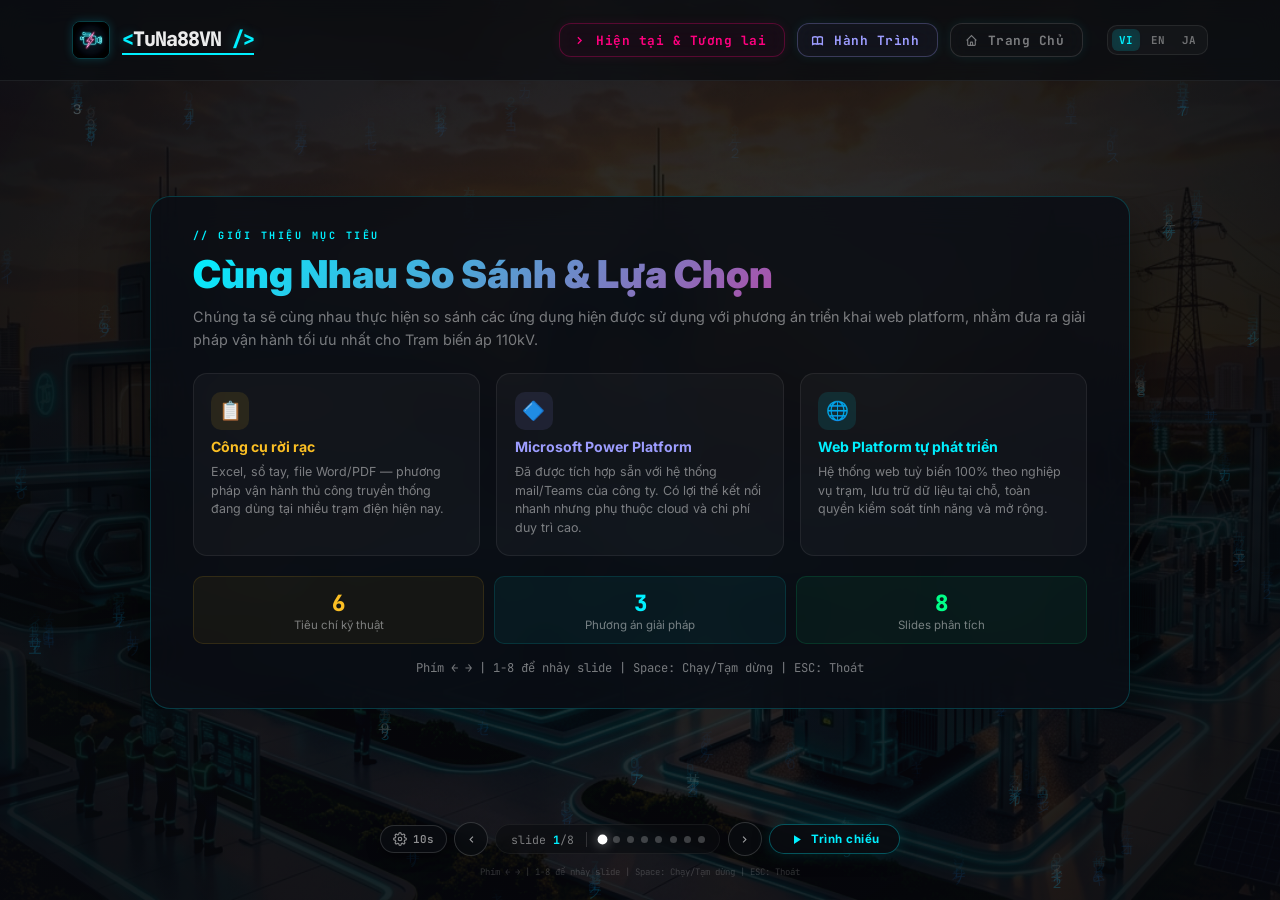
==== compare.html @ 8061a9a4 "Add files via upload" ====
<!DOCTYPE html>
<html lang="vi">
<head>
<meta charset="UTF-8">
<meta name="viewport" content="width=device-width, initial-scale=1.0">
<title>So sánh Giải pháp Quản lý Vận hành | TA_DCGE</title>
<link rel="preconnect" href="https://fonts.googleapis.com">
<link rel="preconnect" href="https://fonts.gstatic.com" crossorigin>
<link href="https://fonts.googleapis.com/css2?family=Inter:wght@400;500;600;700;800;900&family=JetBrains+Mono:wght@400;500;700&display=swap" rel="stylesheet">
<style>
:root {
    --bg-dark:      #0a0c10;
    --neon-blue:    #00f0ff;
    --neon-pink:    #ff007f;
    --neon-green:   #00ff88;
    --neon-amber:   #fbbf24;
    --neon-purple:  #9d9dff;
    --text-primary: rgba(255,255,255,0.92);
    --text-muted:   rgba(255,255,255,0.45);
    --border-color: rgba(255,255,255,0.08);
    --font-body:    'Inter', sans-serif;
    --font-mono:    'JetBrains Mono', monospace;
    --transition:   all 0.3s cubic-bezier(0.4,0,0.2,1);
    --glow-blue:    0 0 12px rgba(0, 240, 255, 0.35);
}

/* Language Switcher */
.lang-switcher {
    display: inline-flex;
    gap: 0.2rem;
    margin-left: 0.8rem;
    background: rgba(255, 255, 255, 0.03);
    border: 1px solid rgba(255, 255, 255, 0.08);
    padding: 0.22rem;
    border-radius: 10px;
    align-items: center;
}
.lang-btn {
    background: none;
    border: none;
    color: rgba(255, 255, 255, 0.4);
    font-family: var(--font-mono);
    font-size: 0.68rem;
    font-weight: 700;
    cursor: pointer;
    padding: 0.22rem 0.45rem;
    border-radius: 6px;
    transition: all 0.2s ease;
}
.lang-btn:hover {
    color: rgba(255, 255, 255, 0.8);
}
.lang-btn.active {
    background: rgba(0, 240, 255, 0.15);
    color: var(--neon-blue);
    text-shadow: var(--glow-blue);
}

*, *::before, *::after { box-sizing: border-box; margin: 0; padding: 0; }
html, body { height: 100%; overflow: hidden; background: var(--bg-dark); color: var(--text-primary); font-family: var(--font-body); }
#pageEnterOverlay { position: fixed; inset: 0; z-index: 9999; background: #0a0c10; opacity: 1; pointer-events: none; transition: opacity 0.45s ease; }

/* === PRESENTATION MODE TIMER BAR === */
#ptbar { position: fixed; top: 0; left: 0; right: 0; height: 3px; z-index: 300; background: rgba(255, 255, 255, 0.08); opacity: 0; transition: opacity 0.3s; }
#ptfill { height: 100%; width: 0%; background: linear-gradient(90deg, var(--neon-blue), var(--neon-pink)); transition: width 0.1s linear; box-shadow: 0 0 8px var(--neon-blue); }
.pres-active #ptbar { opacity: 1; }

/* Pause banner */
#ppause { position: fixed; top: 0; left: 50%; transform: translateX(-50%); z-index: 400; padding: 0.4rem 1.4rem; background: rgba(255,0,127,0.18); border: 1px solid rgba(255,0,127,0.4); border-radius: 0 0 14px 14px; font-family: var(--font-mono); font-size: 0.7rem; color: #ff007f; display: none; backdrop-filter: blur(10px); letter-spacing: 1px; }
.pres-paused #ppause { display: block; }

/* Header hide in pres */
.pres-active header { opacity: 0; pointer-events: none; transition: opacity 0.3s; }

/* Nút thoát trình chiếu góc trên bên phải */
.cmp-pres-close-btn {
    position: fixed;
    top: 1.2rem;
    right: 1.2rem;
    z-index: 350;
    width: 38px;
    height: 38px;
    border-radius: 50%;
    border: 1px solid rgba(255,255,255,0.18);
    background: rgba(10,12,16,0.65);
    color: #fff;
    font-size: 1.1rem;
    cursor: pointer;
    display: none;
    align-items: center;
    justify-content: center;
    backdrop-filter: blur(8px);
    -webkit-backdrop-filter: blur(8px);
    transition: all 0.2s;
}
.cmp-pres-close-btn:hover {
    background: rgba(255, 255, 255, 0.15);
    border-color: #fff;
    transform: scale(1.05);
}
.pres-active .cmp-pres-close-btn {
    display: flex;
}

/* === HEADER === */
header {
    position: fixed;
    top: 0;
    left: 0;
    width: 100%;
    z-index: 100;
    backdrop-filter: blur(12px);
    -webkit-backdrop-filter: blur(12px);
    border-bottom: 1px solid var(--border-color);
    background-color: rgba(10, 12, 16, 0.75);
    transition: opacity 0.3s;
}
.nav-container {
    display: flex;
    justify-content: space-between;
    align-items: center;
    height: 80px;
    max-width: 1200px;
    margin: 0 auto;
    padding: 0 2rem;
}
.logo {
    display: flex;
    align-items: center;
    gap: 0.75rem;
    font-family: var(--font-mono);
    font-size: 1.45rem;
    font-weight: 700;
    color: var(--text-primary);
    letter-spacing: -1px;
    text-decoration: none;
}
.logo-img {
    width: 38px;
    height: 38px;
    border-radius: 8px;
    border: 1px solid rgba(0, 240, 255, 0.22);
    box-shadow: 0 0 10px rgba(0, 240, 255, 0.18);
    object-fit: cover;
    transition: all 0.3s ease;
}
.logo:hover .logo-img {
    border-color: var(--neon-blue);
    box-shadow: var(--glow-blue);
    transform: rotate(5deg) scale(1.05);
}
.logo-text {
    font-size: 1.25rem;
    font-weight: 800;
    border-bottom: 2px solid var(--neon-blue);
    padding-bottom: 1px;
}
.logo-accent {
    color: var(--neon-blue);
    text-shadow: var(--glow-blue);
}
.hnav {
    display: flex;
    align-items: center;
    gap: 0.75rem;
    margin-left: auto;
}
.bk {
    display: inline-flex;
    align-items: center;
    gap: 0.5rem;
    padding: 0.48rem 1.1rem 0.48rem 0.85rem;
    text-decoration: none;
    color: var(--neon-blue);
    font-family: var(--font-mono);
    font-size: 0.8rem;
    font-weight: 700;
    letter-spacing: 0.5px;
    background: rgba(0, 240, 255, 0.05);
    border: 1px solid rgba(0, 240, 255, 0.28);
    border-radius: 12px;
    backdrop-filter: blur(8px);
    -webkit-backdrop-filter: blur(8px);
    box-shadow: 0 0 12px rgba(0, 240, 255, 0.08);
    transition: all 0.28s ease;
    white-space: nowrap;
}
.bk:hover {
    background: rgba(0, 240, 255, 0.12);
    border-color: var(--neon-blue);
    box-shadow: 0 0 20px rgba(0, 240, 255, 0.28), inset 0 0 12px rgba(0, 240, 255, 0.06);
    color: #fff;
    transform: translateX(-2px);
}
.bk svg {
    transition: transform 0.28s ease;
}
.bk:hover svg {
    transform: translateX(-3px);
}

.bk-roadmap {
    color: var(--neon-pink);
    background: rgba(255, 0, 127, 0.05);
    border-color: rgba(255, 0, 127, 0.28);
    box-shadow: 0 0 12px rgba(255, 0, 127, 0.08);
}
.bk-roadmap:hover {
    background: rgba(255, 0, 127, 0.12);
    border-color: var(--neon-pink);
    box-shadow: 0 0 20px rgba(255, 0, 127, 0.28), inset 0 0 12px rgba(255, 0, 127, 0.06);
    color: #fff;
}

/* === SLIDES === */
.sw { position: fixed; inset: 0; }
.sl { position: absolute; inset: 0; display: flex; flex-direction: column; align-items: center; justify-content: center; padding: 5.8rem 2rem 5.5rem; opacity: 0; pointer-events: none; transform: translateY(18px); transition: opacity 0.45s ease, transform 0.45s cubic-bezier(0.2,0.8,0.2,1); }
.sl.active { opacity: 1; pointer-events: auto; transform: translateY(0); }

.si { position: relative; z-index: 1; max-height: calc(100vh - 10.5rem); overflow-y: auto; scrollbar-width: thin; scrollbar-color: rgba(0, 240, 255, 0.2) transparent; width: 100%; display: flex; flex-direction: column; align-items: center; }
.si::-webkit-scrollbar { width: 3px; }
.si::-webkit-scrollbar-thumb { background: rgba(0, 240, 255, 0.25); border-radius: 3px; }

/* === SLIDE BACKGROUNDS === */
.slide-bg {
    position: absolute;
    inset: 0;
    z-index: -2;
    background-size: cover;
    background-position: center;
    background-repeat: no-repeat;
    opacity: 0.70;
    filter: brightness(0.42) contrast(1.15);
    transition: opacity 0.5s ease;
}
.sl-overlay {
    position: absolute;
    inset: 0;
    z-index: -1;
    background: radial-gradient(circle at center, rgba(10,12,16,0.05) 0%, rgba(10,12,16,0.72) 100%);
    pointer-events: none;
}
.sl-matrix {
    position: absolute;
    inset: 0;
    width: 100%;
    height: 100%;
    z-index: 0;
    pointer-events: none;
    opacity: 0.26;
}

/* === CARD === */
.card { width: 100%; max-width: 980px; background: rgba(10,13,20,0.85); backdrop-filter: blur(20px); -webkit-backdrop-filter: blur(20px); border: 1px solid rgba(255,255,255,0.10); border-radius: 20px; padding: 2rem 2.6rem; box-shadow: 0 24px 60px rgba(0,0,0,0.6); }
.tag { font-family: var(--font-mono); font-size: 0.63rem; font-weight: 700; letter-spacing: 2.5px; text-transform: uppercase; margin-bottom: 0.55rem; }
.ttl { font-size: clamp(1.5rem, 3.5vw, 2.4rem); font-weight: 900; line-height: 1.2; margin-bottom: 0.5rem; }
.sub { font-size: 0.9rem; color: var(--text-muted); margin-bottom: 1.4rem; line-height: 1.6; }

/* === PROS/CONS === */
.pcg { display: grid; grid-template-columns: 1fr 1fr; gap: 1rem; }
.lb { background: rgba(255,255,255,0.03); border: 1px solid rgba(255,255,255,0.07); border-radius: 12px; padding: 1rem 1.1rem; }
.lbh { display: flex; align-items: center; gap: 0.5rem; font-family: var(--font-mono); font-size: 0.65rem; font-weight: 700; letter-spacing: 1.5px; text-transform: uppercase; margin-bottom: 0.75rem; }
.dot { width: 7px; height: 7px; border-radius: 50%; flex-shrink: 0; }
.lb ul { list-style: none; display: flex; flex-direction: column; gap: 0.5rem; }
.lb li { display: flex; align-items: flex-start; gap: 0.5rem; font-size: 0.85rem; line-height: 1.5; color: rgba(255,255,255,0.78); }
.lb-text { flex: 1; display: block; color: rgba(255,255,255,0.78); }
.ic { flex-shrink: 0; width: 15px; height: 15px; margin-top: 2px; display: inline-flex; align-items: center; justify-content: center; border-radius: 50%; font-size: 0.58rem; font-weight: 900; }
.pro .lbh { color: var(--neon-green); }
.pro .dot { background: var(--neon-green); }
.pro .ic { background: rgba(0,255,136,0.12); color: var(--neon-green); }
.con .lbh { color: #f87171; }
.con .dot { background: #f87171; }
.con .ic { background: rgba(248,113,113,0.12); color: #f87171; }
.nb { margin-top: 0.9rem; padding: 0.75rem 1rem; border-radius: 10px; font-size: 0.8rem; color: rgba(255,255,255,0.62); font-style: italic; }

/* === INTRO COLS === */
.ic3 { display: grid; grid-template-columns: repeat(3, 1fr); gap: 1rem; margin-top: 1.2rem; }
.ic3c { background: rgba(255,255,255,0.03); border: 1px solid rgba(255,255,255,0.07); border-radius: 14px; padding: 1.1rem; display: flex; flex-direction: column; gap: 0.5rem; }
.ic3i { width: 38px; height: 38px; border-radius: 10px; display: flex; align-items: center; justify-content: center; font-size: 1.15rem; }
.ic3n { font-weight: 700; font-size: 0.88rem; }
.ic3d { font-size: 0.78rem; color: var(--text-muted); line-height: 1.5; }

/* === RADAR CHART SLIDE === */
.chart-layout { display: grid; grid-template-columns: 1fr 1fr; gap: 1.8rem; align-items: center; width: 100%; }
#radarSvg { width: 320px; height: 320px; margin: auto; display: block; }
.legend-wrap { display: flex; flex-direction: column; gap: 0.65rem; }
.score-row { display: grid; grid-template-columns: auto 1fr 1fr 1fr; gap: 0.3rem 0.6rem; font-size: 0.76rem; align-items: center; }

/* === BAR CHART === */
.bar-chart { display: flex; flex-direction: column; gap: 0.75rem; margin-top: 0.9rem; width: 100%; }
.bar-row { display: flex; flex-direction: column; gap: 0.3rem; }
.bar-lbl { font-size: 0.76rem; color: rgba(255,255,255,0.7); font-weight: 600; }
.bar-group { display: flex; flex-direction: column; gap: 0.2rem; }
.bar-track { position: relative; height: 16px; background: rgba(255,255,255,0.05); border-radius: 8px; overflow: hidden; }
.bar-fill { height: 100%; border-radius: 8px; width: 0%; transition: width 0.9s cubic-bezier(0.2,0.8,0.2,1); }
.bar-val { font-family: var(--font-mono); font-size: 0.6rem; font-weight: 700; color: rgba(255,255,255,0.9); position: absolute; right: 8px; top: 50%; transform: translateY(-50%); }
.bar-name { font-family: var(--font-mono); font-size: 0.58rem; color: rgba(255,255,255,0.38); }

/* === TABLE === */
.tw { overflow-x: auto; margin-top: 1.1rem; border-radius: 12px; border: 1px solid rgba(255,255,255,0.08); width: 100%; }
table { width: 100%; border-collapse: collapse; font-size: 0.82rem; }
th { padding: 0.7rem 0.9rem; font-family: var(--font-mono); font-size: 0.65rem; font-weight: 700; letter-spacing: 1px; text-transform: uppercase; text-align: center; border-bottom: 1px solid rgba(255,255,255,0.08); white-space: nowrap; background: rgba(255,255,255,0.03); }
th:first-child { text-align: left; }
td { padding: 0.6rem 0.9rem; border-bottom: 1px solid rgba(255,255,255,0.05); text-align: center; color: rgba(255,255,255,0.72); vertical-align: middle; }
td:first-child { text-align: left; font-weight: 600; color: rgba(255,255,255,0.88); }
tr:last-child td { border-bottom: none; }
tr:hover td { background: rgba(255,255,255,0.02); }
td.cw, th.cw { color: var(--neon-blue); font-weight: 600; }
td.cp, th.cp { color: var(--neon-purple); font-weight: 600; }
.chip { display: inline-block; padding: 0.16rem 0.55rem; border-radius: 20px; font-family: var(--font-mono); font-size: 0.63rem; font-weight: 700; }
.cg { background: rgba(0,255,136,0.12); color: var(--neon-green); }
.cr { background: rgba(248,113,113,0.12); color: #f87171; }
.ca { background: rgba(251,191,36,0.12); color: var(--neon-amber); }
.cb { background: rgba(0,240,255,0.12); color: var(--neon-blue); }

/* === CONCLUSION === */
.cplist { display: flex; flex-direction: column; gap: 0.65rem; margin-top: 1rem; width: 100%; }
.cpt { display: flex; align-items: flex-start; gap: 0.9rem; background: rgba(255,255,255,0.03); border: 1px solid rgba(255,255,255,0.07); border-radius: 12px; padding: 0.85rem 1.1rem; }
.cpn { font-family: var(--font-mono); font-size: 0.95rem; font-weight: 900; flex-shrink: 0; min-width: 1.6rem; }
.cptx { font-size: 0.85rem; line-height: 1.6; color: rgba(255,255,255,0.78); }
.cptx strong { color: #fff; }

/* === CONTROLS WRAPPER === */
.ctrl-wrapper { position: fixed; bottom: 1.4rem; left: 50%; transform: translateX(-50%); z-index: 150; display: flex; flex-direction: column; align-items: center; gap: 0.6rem; width: min(480px, 85vw); }

/* POPUP SETTINGS */
.slideshow-settings-panel {
    display: none;
    flex-direction: column;
    gap: 0.75rem;
    padding: 1rem 1.1rem;
    background: rgba(10, 12, 16, 0.96);
    backdrop-filter: blur(20px);
    -webkit-backdrop-filter: blur(20px);
    border: 1px solid rgba(0, 240, 255, 0.22);
    border-radius: 16px;
    box-shadow: 0 -8px 32px rgba(0,0,0,0.6), 0 0 20px rgba(0,240,255,0.08);
    width: 100%;
    animation: panelSlideUp 0.25s cubic-bezier(0.2,0.8,0.2,1);
}
.slideshow-settings-panel.visible { display: flex; }

@keyframes panelSlideUp {
    from { opacity: 0; transform: translateY(8px) scale(0.97); }
    to   { opacity: 1; transform: translateY(0) scale(1); }
}

.settings-panel-header {
    display: flex;
    align-items: center;
    justify-content: space-between;
    font-family: var(--font-mono);
    font-size: 0.78rem;
    font-weight: 700;
    color: var(--neon-blue);
    letter-spacing: 0.5px;
}
.settings-close-btn { background: none; border: none; color: rgba(255,255,255,0.4); cursor: pointer; font-size: 0.85rem; padding: 0 0.2rem; transition: color 0.2s; }
.settings-close-btn:hover { color: #fff; }

.settings-presets { display: flex; gap: 0.4rem; flex-wrap: wrap; }
.preset-btn {
    padding: 0.3rem 0.65rem;
    background: rgba(255,255,255,0.05);
    border: 1px solid rgba(255,255,255,0.12);
    border-radius: 8px;
    color: rgba(255,255,255,0.6);
    font-family: var(--font-mono);
    font-size: 0.72rem;
    font-weight: 700;
    cursor: pointer;
    transition: all 0.2s ease;
}
.preset-btn:hover { background: rgba(0, 240, 255, 0.1); border-color: rgba(0, 240, 255, 0.4); color: var(--neon-blue); }
.preset-btn.active {
    background: rgba(0, 240, 255, 0.15);
    border-color: var(--neon-blue);
    color: var(--neon-blue);
    box-shadow: 0 0 10px rgba(0, 240, 255, 0.2);
}

.settings-slider-row { display: flex; align-items: center; gap: 0.6rem; }
.settings-slider-label { font-family: var(--font-mono); font-size: 0.68rem; color: rgba(255,255,255,0.4); white-space: nowrap; flex-shrink: 0; }
.settings-slider { flex: 1; -webkit-appearance: none; appearance: none; height: 3px; background: rgba(255,255,255,0.12); border-radius: 3px; outline: none; cursor: pointer; }
.settings-slider::-webkit-slider-thumb { -webkit-appearance: none; width: 14px; height: 14px; border-radius: 50%; background: var(--neon-blue); box-shadow: 0 0 8px rgba(0,240,255,0.5); cursor: pointer; transition: transform 0.15s; }
.settings-slider::-webkit-slider-thumb:hover { transform: scale(1.3); }
.settings-slider-value { font-family: var(--font-mono); font-size: 0.75rem; font-weight: 700; color: var(--neon-blue); min-width: 2.5rem; text-align: right; }

.bottom-action-row { display: flex; align-items: center; gap: 0.45rem; width: 100%; justify-content: center; }

/* NUT SETTINGS */
.slideshow-settings-btn {
    display: inline-flex;
    align-items: center;
    gap: 0.35rem;
    padding: 0.38rem 0.75rem;
    background: rgba(10, 12, 16, 0.88);
    backdrop-filter: blur(12px);
    -webkit-backdrop-filter: blur(12px);
    border: 1px solid rgba(255, 255, 255, 0.14);
    border-radius: 20px;
    color: rgba(255, 255, 255, 0.55);
    font-family: var(--font-mono);
    font-size: 0.68rem;
    font-weight: 600;
    cursor: pointer;
    box-shadow: 0 4px 14px rgba(0,0,0,0.45);
    transition: all 0.25s ease;
    white-space: nowrap;
    flex-shrink: 0;
}
.slideshow-settings-btn:hover { border-color: rgba(0, 240, 255, 0.35); color: var(--neon-blue); box-shadow: 0 0 14px rgba(0, 240, 255, 0.18), 0 4px 14px rgba(0,0,0,0.45); }
.slideshow-settings-btn.is-open { border-color: var(--neon-blue); color: var(--neon-blue); box-shadow: 0 0 16px rgba(0, 240, 255, 0.28); }

/* NUT NAVIGATION PREV/NEXT */
.nav-circle-btn { width: 34px; height: 34px; border-radius: 50%; border: 1px solid rgba(255,255,255,0.16); background: rgba(10,12,16,0.75); backdrop-filter: blur(8px); color: rgba(255,255,255,0.6); cursor: pointer; display: flex; align-items: center; justify-content: center; transition: var(--transition); flex-shrink: 0; }
.nav-circle-btn:hover { border-color: var(--neon-blue); color: var(--neon-blue); box-shadow: 0 0 12px rgba(0,240,255,0.2); }

/* BỘ ĐẾM VÀ DOTS */
.dots-counter-group {
    display: flex;
    align-items: center;
    gap: 0.75rem;
    background: rgba(10,12,16,0.6);
    border: 1px solid rgba(255,255,255,0.06);
    padding: 0.38rem 0.9rem;
    border-radius: 20px;
    backdrop-filter: blur(8px);
    -webkit-backdrop-filter: blur(8px);
}
.bottom-counter {
    font-family: var(--font-mono);
    font-size: 0.72rem;
    color: var(--text-muted);
    border-right: 1px solid rgba(255,255,255,0.15);
    padding-right: 0.75rem;
    white-space: nowrap;
}
.bottom-counter span {
    color: var(--neon-blue);
    font-weight: 700;
}
.cmp-dots { display: flex; gap: 0.45rem; align-items: center; }
.cmp-dot { width: 7px; height: 7px; border-radius: 50%; background: rgba(255,255,255,0.22); cursor: pointer; transition: all 0.3s; }
.cmp-dot.active { background: #fff; transform: scale(1.4); box-shadow: 0 0 8px rgba(255,255,255,0.5); }

/* NUT PLAY SLIDESHOW */
.play-slideshow-btn {
    display: flex;
    align-items: center;
    justify-content: center;
    gap: 0.45rem;
    padding: 0.38rem 1.2rem;
    background: rgba(10, 12, 16, 0.88);
    backdrop-filter: blur(12px);
    -webkit-backdrop-filter: blur(12px);
    border: 1px solid rgba(0, 240, 255, 0.32);
    border-radius: 20px;
    color: var(--neon-blue);
    font-family: var(--font-body);
    font-size: 0.72rem;
    font-weight: 700;
    cursor: pointer;
    box-shadow: 0 0 14px rgba(0, 240, 255, 0.14), 0 4px 16px rgba(0,0,0,0.5);
    transition: all 0.3s ease;
    white-space: nowrap;
    letter-spacing: 0.5px;
    flex-grow: 1;
}
.play-slideshow-btn:hover { background: rgba(0, 240, 255, 0.09); border-color: var(--neon-blue); box-shadow: 0 0 24px rgba(0, 240, 255, 0.28), 0 4px 16px rgba(0,0,0,0.5); transform: scale(1.03); }
.play-slideshow-btn.is-playing { border-color: var(--neon-pink); color: var(--neon-pink); box-shadow: 0 0 18px rgba(255, 0, 127, 0.28), 0 4px 16px rgba(0,0,0,0.5); animation: playBtnPulse 1.8s ease-in-out infinite; }
.play-slideshow-btn.is-playing:hover { background: rgba(255, 0, 127, 0.08); transform: scale(1.03); }

@keyframes playBtnPulse {
    0%, 100% { box-shadow: 0 0 18px rgba(255, 0, 127, 0.28), 0 4px 16px rgba(0,0,0,0.5); }
    50%       { box-shadow: 0 0 32px rgba(255, 0, 127, 0.52), 0 4px 16px rgba(0,0,0,0.5); }
}

.hint-bar { font-family: var(--font-mono); font-size: 0.56rem; color: rgba(255,255,255,0.18); text-align: center; }

/* Slide Active Colors */
.sl1 .card { border-color: rgba(0,240,255,0.2); }.sl1 .tag { color: var(--neon-blue); }.sl1 .ttl { background: linear-gradient(135deg, var(--neon-blue), var(--neon-pink)); -webkit-background-clip: text; -webkit-text-fill-color: transparent; background-clip: text; }
.sl2 .card { border-color: rgba(251,191,36,0.2); }.sl2 .tag { color: var(--neon-amber); }.sl2 .ttl { color: var(--neon-amber); }
.sl3 .card { border-color: rgba(107,107,255,0.28); }.sl3 .tag { color: #7c7cff; }.sl3 .ttl { color: #9d9dff; }
.sl4 .card { border-color: rgba(0,240,255,0.22); }.sl4 .tag { color: var(--neon-blue); }.sl4 .ttl { color: var(--neon-blue); }
.sl5 .card { border-color: rgba(255,255,255,0.1); }.sl5 .tag { color: rgba(255,255,255,0.5); }.sl5 .ttl { background: linear-gradient(135deg, var(--neon-blue), var(--neon-purple)); -webkit-background-clip: text; -webkit-text-fill-color: transparent; background-clip: text; }
.sl6 .card { border-color: rgba(251,191,36,0.15); }.sl6 .tag { color: var(--neon-amber); }.sl6 .ttl { background: linear-gradient(135deg, var(--neon-amber), var(--neon-pink)); -webkit-background-clip: text; -webkit-text-fill-color: transparent; background-clip: text; }
.sl7 .card { border-color: rgba(255,255,255,0.12); }.sl7 .tag { color: var(--text-muted); }.sl7 .ttl { background: linear-gradient(135deg, #fff, rgba(255,255,255,0.55)); -webkit-background-clip: text; -webkit-text-fill-color: transparent; background-clip: text; }
.sl8 .card { border-color: rgba(0,255,136,0.2); }.sl8 .tag { color: var(--neon-green); }.sl8 .ttl { color: var(--neon-green); }

@media (max-width: 768px) {
    .card { padding: 1.2rem 1rem; }
    .pcg, .ic3, .chart-layout { grid-template-columns: 1fr; }
    .ttl { font-size: 1.3rem; }
    .nav-container { padding: 0 1rem; height: 70px; }
    .logo-text { font-size: 1.05rem; }
    .logo-img { width: 30px; height: 30px; }
    .bk { padding: 0.35rem 0.75rem; font-size: 0.7rem; }
}
</style>
</head>
<body>
<div id="pageEnterOverlay"></div>
<div id="ptbar"><div id="ptfill"></div></div>
<div id="ppause">⏸ TẠM DỪNG — nhấn Space để tiếp tục | ESC để thoát</div>
<button class="cmp-pres-close-btn" id="cmpPresCloseBtn" title="Thoát trình chiếu (Esc)">✕</button>

<header>
    <div class="nav-container">
        <a href="index.html" class="logo">
            <img src="assets/logo.jpg" alt="TuNa88VN Logo" class="logo-img">
            <span class="logo-text"><span class="logo-accent">&lt;</span>TuNa88VN<span class="logo-accent"> /&gt;</span></span>
        </a>
        
        <div class="hnav">
            <a href="roadmap.html" class="bk bk-roadmap">
                <svg xmlns="http://www.w3.org/2000/svg" viewBox="0 0 24 24" fill="none" stroke="currentColor" stroke-width="2.5" width="13" height="13" style="vertical-align:middle;margin-right:2px;"><path d="M9 18l6-6-6-6"/></svg>
                <span data-i18n="nav_roadmap">Hiện tại &amp; Tương lai</span>
            </a>
            <a href="story.html" class="bk" style="color:var(--neon-purple); border-color:rgba(157,157,255,0.28); background:rgba(157,157,255,0.05);">
                <svg viewBox="0 0 24 24" fill="none" stroke="currentColor" stroke-width="2.5" width="13" height="13" style="vertical-align:middle;margin-right:2px;"><path d="M12 6.253v13m0-13C10.832 5.477 9.246 5 7.5 5S4.168 5.477 3 6.253v13C4.168 18.477 5.754 18 7.5 18s3.332.477 4.5 1.253m0-13C13.168 5.477 14.754 5 16.5 5c1.747 0 3.332.477 4.5 1.253v13C19.832 18.477 18.247 18 16.5 18c-1.746 0-3.332.477-4.5 1.253"/></svg>
                <span data-i18n="nav_story">Hành Trình</span>
            </a>
            <a href="index.html" class="bk" style="color:var(--text-muted); border-color:rgba(255,255,255,0.12); background:rgba(255,255,255,0.02);">
                <svg viewBox="0 0 24 24" fill="none" stroke="currentColor" stroke-width="2" width="13" height="13" style="vertical-align:middle;margin-right:2px;"><path d="M3 12l2-2m0 0l7-7 7 7M5 10v10a1 1 0 001 1h3m10-11l2 2m-2-2v10a1 1 0 01-1 1h-3m-6 0a1 1 0 001-1v-4a1 1 0 011-1h2a1 1 0 011 1v4a1 1 0 001 1m-6 0h6"/></svg>
                <span data-i18n="nav_home">Trang Chủ</span>
            </a>
            <div class="lang-switcher"></div>
        </div>
    </div>
</header>

<div class="sw">

<!-- SLIDE 1: GIỚI THIỆU MỤC TIÊU -->
<div class="sl sl1 active" data-s="0">
    <div class="slide-bg" style="background-image:url('assets/compare-future-substation.jpg');"></div>
    <div class="sl-overlay"></div>
    <canvas class="sl-matrix"></canvas>
    <div class="si"><div class="card">
        <div class="tag" data-i18n="cmp_slide1_tag">// Giới thiệu mục tiêu</div>
        <div class="ttl" data-i18n="cmp_slide1_title">Cùng Nhau So Sánh &amp; Lựa Chọn</div>
        <p class="sub" data-i18n="cmp_slide1_sub">Chúng ta sẽ cùng nhau thực hiện so sánh các ứng dụng hiện được sử dụng với phương án triển khai web platform, nhằm đưa ra giải pháp vận hành tối ưu nhất cho Trạm biến áp 110kV.</p>
        <div class="ic3">
            <div class="ic3c">
                <div class="ic3i" style="background:rgba(251,191,36,0.1);">📋</div>
                <div class="ic3n" style="color:var(--neon-amber);" data-i18n="cmp_opt1_title">Công cụ rời rạc</div>
                <div class="ic3d" data-i18n="cmp_opt1_desc">Excel, sổ tay, file Word/PDF — phương pháp vận hành thủ công truyền thống đang dùng tại nhiều trạm điện hiện nay.</div>
            </div>
            <div class="ic3c">
                <div class="ic3i" style="background:rgba(157,157,255,0.1);">🔷</div>
                <div class="ic3n" style="color:var(--neon-purple);" data-i18n="cmp_opt2_title">Microsoft Power Platform</div>
                <div class="ic3d" data-i18n="cmp_opt2_desc">Đã được tích hợp sẵn với hệ thống mail/Teams của công ty. Có lợi thế kết nối nhanh nhưng phụ thuộc cloud và chi phí duy trì cao.</div>
            </div>
            <div class="ic3c">
                <div class="ic3i" style="background:rgba(0,240,255,0.1);">🌐</div>
                <div class="ic3n" style="color:var(--neon-blue);" data-i18n="cmp_opt3_title">Web Platform tự phát triển</div>
                <div class="ic3d" data-i18n="cmp_opt3_desc">Hệ thống web tuỳ biến 100% theo nghiệp vụ trạm, lưu trữ dữ liệu tại chỗ, toàn quyền kiểm soát tính năng và mở rộng.</div>
            </div>
        </div>
        <div style="margin-top:1.2rem;display:grid;grid-template-columns:repeat(3,1fr);gap:0.6rem;">
            <div style="text-align:center;padding:0.7rem;background:rgba(251,191,36,0.05);border:1px solid rgba(251,191,36,0.12);border-radius:10px;">
                <div style="font-family:var(--font-mono);font-size:1.4rem;font-weight:900;color:var(--neon-amber);">6</div>
                <div style="font-size:0.72rem;color:var(--text-muted);" data-i18n="story_sec_tech">Tiêu chí kỹ thuật</div>
            </div>
            <div style="text-align:center;padding:0.7rem;background:rgba(0,240,255,0.05);border:1px solid rgba(0,240,255,0.12);border-radius:10px;">
                <div style="font-family:var(--font-mono);font-size:1.4rem;font-weight:900;color:var(--neon-blue);">3</div>
                <div style="font-size:0.72rem;color:var(--text-muted);" data-i18n="story_sec_sol">Phương án giải pháp</div>
            </div>
            <div style="text-align:center;padding:0.7rem;background:rgba(0,255,136,0.05);border:1px solid rgba(0,255,136,0.12);border-radius:10px;">
                <div style="font-family:var(--font-mono);font-size:1.4rem;font-weight:900;color:var(--neon-green);">8</div>
                <div style="font-size:0.72rem;color:var(--text-muted);" data-i18n="story_sec_slides">Slides phân tích</div>
            </div>
        </div>
        <p style="margin-top:1rem;font-size:0.76rem;color:var(--text-muted);text-align:center;font-family:var(--font-mono);" data-i18n="cmp_hint_nav">Nhấn phím mũi tên hoặc click dots để di chuyển | Bật Trình Chiếu tự động phía dưới</p>
    </div></div>
</div>

<!-- SLIDE 2: CÔNG CỤ RỜI RẠC -->
<div class="sl sl2" data-s="1">
    <div class="slide-bg" style="background-image:url('assets/compare-traditional-tools.jpg');"></div>
    <div class="sl-overlay"></div>
    <canvas class="sl-matrix"></canvas>
    <div class="si"><div class="card">
        <div class="tag" data-i18n="cmp_s2_tag">📋 Phương án 01</div>
        <div class="ttl" data-i18n="cmp_s2_title">Công Cụ Rời Rạc</div>
        <p class="sub" data-i18n="cmp_s2_sub">Excel, sổ tay trực, file Word/PDF riêng lẻ — đây là phương thức thủ công truyền thống đang được áp dụng tại các trạm vận hành hiện tại.</p>
        <div class="pcg">
            <div class="lb pro">
                <div class="lbh"><span class="dot"></span><span data-i18n="cmp_s2_pro_h">Ưu điểm</span></div>
                <ul>
                    <li><span class="ic">✓</span><span class="lb-text" data-i18n="cmp_s2_pro1">Không tốn chi phí đầu tư ban đầu, phần mềm Microsoft Office có sẵn.</span></li>
                    <li><span class="ic">✓</span><span class="lb-text" data-i18n="cmp_s2_pro2">Nhân viên vận hành đã quen thuộc, hầu như không cần đào tạo lại.</span></li>
                    <li><span class="ic">✓</span><span class="lb-text" data-i18n="cmp_s2_pro3">Hoạt động offline hoàn toàn, không phụ thuộc vào kết nối mạng.</span></li>
                    <li><span class="ic">✓</span><span class="lb-text" data-i18n="cmp_s2_pro4">Dễ dàng chỉnh sửa cấu trúc bảng biểu theo nhu cầu phát sinh tức thời.</span></li>
                    <li><span class="ic">✓</span><span class="lb-text" data-i18n="cmp_s2_pro5">Dữ liệu lưu cục bộ tại máy trạm trực, không chuyển ra internet.</span></li>
                </ul>
            </div>
            <div class="lb con">
                <div class="lbh"><span class="dot"></span><span data-i18n="cmp_s2_con_h">Nhược điểm</span></div>
                <ul>
                    <li><span class="ic">✗</span><span class="lb-text" data-i18n="cmp_s2_con1">Dữ liệu bị phân tán, cực kỳ khó tổng hợp báo cáo liên ca hoặc liên tháng.</span></li>
                    <li><span class="ic">✗</span><span class="lb-text" data-i18n="cmp_s2_con2">Dễ nhầm lẫn công thức, dễ mất mát hoặc hỏng file dữ liệu.</span></li>
                    <li><span class="ic">✗</span><span class="lb-text" data-i18n="cmp_s2_con3">Báo cáo thủ công tốn từ 2-3 giờ mỗi tuần của kỹ sư trực ca.</span></li>
                    <li><span class="ic">✗</span><span class="lb-text" data-i18n="cmp_s2_con4">Không có cảnh báo logic — sai lệch số liệu nhập vào không bị phát hiện.</span></li>
                    <li><span class="ic">✗</span><span class="lb-text" data-i18n="cmp_s2_con5">Không thể tra cứu nhanh lịch sử phụ tải hoặc vẽ biểu đồ xu hướng tự động.</span></li>
                    <li><span class="ic">✗</span><span class="lb-text" data-i18n="cmp_s2_con6">Không có cơ chế phân quyền, rủi ro sửa đè dữ liệu lịch sử.</span></li>
                </ul>
            </div>
        </div>
        <div class="nb" style="background:rgba(251,191,36,0.06);border:1px solid rgba(251,191,36,0.15);" data-i18n="cmp_s2_eval">💡 <strong>Đánh giá nhanh:</strong> Chỉ phù hợp khi quy mô vận hành rất nhỏ, ít ca trực trực tiếp và không có nhu cầu khai thác dữ liệu dài hạn hoặc phân tích tự động.</div>
    </div></div>
</div>

<!-- SLIDE 3: POWER PLATFORM -->
<div class="sl sl3" data-s="2">
    <div class="slide-bg" style="background-image:url('assets/compare-power-platform.jpg');"></div>
    <div class="sl-overlay"></div>
    <canvas class="sl-matrix"></canvas>
    <div class="si"><div class="card">
        <div class="tag" data-i18n="cmp_s3_tag">🔷 Phương án 02</div>
        <div class="ttl" data-i18n="cmp_s3_title">Microsoft Power Platform</div>
        <p class="sub" data-i18n="cmp_s3_sub">Bộ công cụ low-code (Power Apps, Power BI, Power Automate) chạy trên hệ sinh thái Microsoft Cloud của doanh nghiệp.</p>
        <div class="pcg">
            <div class="lb pro">
                <div class="lbh"><span class="dot"></span><span data-i18n="cmp_s3_pro_h">Ưu điểm lớn</span></div>
                <ul>
                    <li><span class="ic">✓</span><span class="lb-text" data-i18n="cmp_s3_pro1">Tích hợp sẵn sâu với hệ sinh thái Microsoft 365, Teams có sẵn của công ty.</span></li>
                    <li><span class="ic">✓</span><span class="lb-text" data-i18n="cmp_s3_pro2">Power Apps giúp tạo giao diện nhập liệu di động và máy tính khá nhanh.</span></li>
                    <li><span class="ic">✓</span><span class="lb-text" data-i18n="cmp_s3_pro3">Power BI hỗ trợ tạo báo cáo dashboard trực quan rất mạnh mẽ.</span></li>
                    <li><span class="ic">✓</span><span class="lb-text" data-i18n="cmp_s3_pro4">Độ bảo mật doanh nghiệp cao đạt chuẩn ISO/SOC do Microsoft vận hành.</span></li>
                    <li><span class="ic">✓</span><span class="lb-text" data-i18n="cmp_s3_pro5">Low-code giúp giảm thời gian viết code thuần, kéo thả tiện lợi.</span></li>
                    <li><span class="ic">✓</span><span class="lb-text" data-i18n="cmp_s3_pro6">Có sự hỗ trợ kỹ thuật chính thức từ đại lý Microsoft.</span></li>
                </ul>
            </div>
            <div class="lb con">
                <div class="lbh"><span class="dot"></span><span data-i18n="cmp_s3_con_h">Nhược điểm lớn</span></div>
                <ul>
                    <li><span class="ic">✗</span><span class="lb-text" data-i18n="cmp_s3_con1">Chi phí bản quyền license hàng tháng rất cao tính theo đầu người (User).</span></li>
                    <li><span class="ic">✗</span><span class="lb-text" data-i18n="cmp_s3_con2">Dữ liệu bắt buộc lưu trên Cloud Microsoft, không kiểm soát vật lý tại trạm.</span></li>
                    <li><span class="ic">✗</span><span class="lb-text" data-i18n="cmp_s3_con3">Yêu cầu kết nối Internet liên tục 24/7, mạng chập chờn sẽ bị gián đoạn.</span></li>
                    <li><span class="ic">✗</span><span class="lb-text" data-i18n="cmp_s3_con4">Tùy biến giao diện (UI) và logic nghiệp vụ phức tạp bị giới hạn bởi framework.</span></li>
                    <li><span class="ic">✗</span><span class="lb-text" data-i18n="cmp_s3_con5">Cần quản trị viên IT cấu hình phân quyền và quản lý environment phức tạp.</span></li>
                    <li><span class="ic">✗</span><span class="lb-text" data-i18n="cmp_s3_con6">Quy trình phê duyệt mua license mất nhiều thời gian trong khối nhà nước.</span></li>
                </ul>
            </div>
        </div>
        <div class="nb" style="background:rgba(157,157,255,0.06);border:1px solid rgba(157,157,255,0.18);" data-i18n="cmp_s3_eval">💡 <strong>Đánh giá nhanh:</strong> Phù hợp cho khối văn phòng tổng công ty đã mua sẵn Microsoft 365 doanh nghiệp, ngân sách dồi dào, cần tích hợp báo cáo nhiều phòng ban và kết nối Internet tốt.</div>
    </div></div>
</div>

<!-- SLIDE 4: WEB PLATFORM -->
<div class="sl sl4" data-s="3">
    <div class="slide-bg" style="background-image:url('assets/compare-web-dashboard.jpg');"></div>
    <div class="sl-overlay"></div>
    <canvas class="sl-matrix"></canvas>
    <div class="si"><div class="card">
        <div class="tag" data-i18n="cmp_s4_tag">🌐 Phương án chọn</div>
        <div class="ttl" data-i18n="cmp_s4_title">Web Platform Tự Phát Triển</div>
        <p class="sub" data-i18n="cmp_s4_sub">Hệ thống web tùy biến 100% được xây dựng đúng theo quy trình vận hành thực tế của trạm điện.</p>
        <div class="pcg">
            <div class="lb pro">
                <div class="lbh"><span class="dot"></span><span data-i18n="cmp_s4_pro_h">Ưu điểm cốt lõi</span></div>
                <ul>
                    <li><span class="ic">✓</span><span class="lb-text" data-i18n="cmp_s4_pro1">Tùy biến 100% giao diện và logic nhập liệu theo nghiệp vụ đặc thù của trạm.</span></li>
                    <li><span class="ic">✓</span><span class="lb-text" data-i18n="cmp_s4_pro2">Chi phí vận hành lâu dài cực thấp — chạy trực tiếp trên phần cứng máy chủ sẵn có.</span></li>
                    <li><span class="ic">✓</span><span class="lb-text" data-i18n="cmp_s4_pro3">Toàn quyền kiểm soát và sở hữu dữ liệu tại trạm (On-premises), bảo mật nội bộ.</span></li>
                    <li><span class="ic">✓</span><span class="lb-text" data-i18n="cmp_s4_pro4">Thiết kế tối ưu hóa riêng cho màn hình giám sát rộng tại phòng điều khiển.</span></li>
                    <li><span class="ic">✓</span><span class="lb-text" data-i18n="cmp_s4_pro5">Tự động xuất báo cáo Excel/PDF theo đúng biểu mẫu pháp lý quy chuẩn điện lực.</span></li>
                    <li><span class="ic">✓</span><span class="lb-text" data-i18n="cmp_s4_pro6">Hệ thống chạy mượt mà trong mạng LAN nội bộ, không cần mạng internet ngoại vi.</span></li>
                    <li><span class="ic">✓</span><span class="lb-text" data-i18n="cmp_s4_pro7">Phân quyền chi tiết, bảo vệ lịch sử ghi nhận thông số chống sửa xóa ca trực.</span></li>
                </ul>
            </div>
            <div class="lb con">
                <div class="lbh"><span class="dot"></span><span data-i18n="cmp_s4_con_h">Thử thách cần xử lý</span></div>
                <ul>
                    <li><span class="ic">✗</span><span class="lb-text" data-i18n="cmp_s4_con1">Yêu cầu thời gian lập trình ban đầu lâu hơn (khoảng 3–6 tháng).</span></li>
                    <li><span class="ic">✗</span><span class="lb-text" data-i18n="cmp_s4_con2">Nhóm dự án tự chịu trách nhiệm vận hành, cập nhật bảo mật và sửa bug.</span></li>
                    <li><span class="ic">✗</span><span class="lb-text" data-i18n="cmp_s4_con3">Chưa có sẵn tích hợp mail/Teams (tuy nhiên hoàn toàn có thể lập trình bổ sung thông qua API/webhook sau này).</span></li>
                </ul>
            </div>
        </div>
        <div class="nb" style="background:rgba(0,240,255,0.05);border:1px solid rgba(0,240,255,0.18);" data-i18n="cmp_s4_eval">💡 <strong>Đánh giá nhanh:</strong> Là lựa chọn tối ưu lâu dài, mang lại khả năng làm chủ công nghệ và an toàn thông tin cao nhất cho trạm trực trực tiếp.</div>
    </div></div>
</div>

<!-- SLIDE 5: RADAR CHART -->
<div class="sl sl5" data-s="4">
    <div class="slide-bg" style="background-image:url('assets/compare-web-dashboard.jpg');"></div>
    <div class="sl-overlay"></div>
    <canvas class="sl-matrix"></canvas>
    <div class="si"><div class="card">
        <div class="tag" data-i18n="story_sec_tech">// Phân tích đa chiều</div>
        <div class="ttl" data-i18n="cmp_radar_title">Biểu Đồ So Sánh Kỹ Thuật</div>
        <div class="chart-layout">
            <div style="display:flex;flex-direction:column;align-items:center;gap:0.7rem;">
                <svg id="radarSvg" viewBox="0 0 340 340" width="320" height="320"></svg>
                <div style="display:flex;gap:0.8rem;flex-wrap:wrap;justify-content:center;">
                    <div style="display:flex;align-items:center;gap:0.35rem;font-size:0.7rem;"><span style="width:10px;height:10px;border-radius:50%;background:var(--neon-amber);display:inline-block;"></span><span data-i18n="cmp_opt1_title">Công cụ rời rạc</span></div>
                    <div style="display:flex;align-items:center;gap:0.35rem;font-size:0.7rem;"><span style="width:10px;height:10px;border-radius:50%;background:var(--neon-purple);display:inline-block;"></span><span data-i18n="cmp_opt2_title">Power Platform</span></div>
                    <div style="display:flex;align-items:center;gap:0.35rem;font-size:0.7rem;"><span style="width:10px;height:10px;border-radius:50%;background:var(--neon-blue);display:inline-block;"></span><span data-i18n="cmp_opt3_title">Web Platform</span></div>
                </div>
            </div>
            <div class="legend-wrap">
                <div style="font-family:var(--font-mono);font-size:0.6rem;color:var(--text-muted);margin-bottom:0.5rem;letter-spacing:1px;" data-i18n="cmp_radar_sub">BẢNG ĐIỂM SO SÁNH (Thang điểm 10)</div>
                <div class="score-row">
                    <div style="color:var(--text-muted);font-family:var(--font-mono);font-size:0.57rem;padding-bottom:0.3rem;" data-i18n="cmp_radar_axis_title">Tiêu chí so sánh</div>
                    <div style="color:var(--neon-amber);font-family:var(--font-mono);font-size:0.57rem;text-align:center;padding-bottom:0.3rem;" data-i18n="cmp_radar_score_discrete">Rời rạc</div>
                    <div style="color:var(--neon-purple);font-family:var(--font-mono);font-size:0.57rem;text-align:center;padding-bottom:0.3rem;" data-i18n="cmp_radar_score_power">Power</div>
                    <div style="color:var(--neon-blue);font-family:var(--font-mono);font-size:0.57rem;text-align:center;padding-bottom:0.3rem;" data-i18n="cmp_radar_score_web">Web</div>
                    
                    <div style="color:rgba(255,255,255,0.7);">1. <span data-i18n="radar_axis_data">Kiểm soát dữ liệu</span></div><div style="text-align:center;color:var(--neon-amber);font-weight:700;">7</div><div style="text-align:center;color:var(--neon-purple);font-weight:700;">3</div><div style="text-align:center;color:var(--neon-blue);font-weight:700;">10</div>
                    <div style="color:rgba(255,255,255,0.7);">2. <span data-i18n="radar_axis_custom">Khả năng tuỳ biến</span></div><div style="text-align:center;color:var(--neon-amber);font-weight:700;">3</div><div style="text-align:center;color:var(--neon-purple);font-weight:700;">5</div><div style="text-align:center;color:var(--neon-blue);font-weight:700;">10</div>
                    <div style="color:rgba(255,255,255,0.7);">3. <span data-i18n="radar_axis_dev">Phát triển độc lập</span></div><div style="text-align:center;color:var(--neon-amber);font-weight:700;">2</div><div style="text-align:center;color:var(--neon-purple);font-weight:700;">5</div><div style="text-align:center;color:var(--neon-blue);font-weight:700;">9</div>
                    <div style="color:rgba(255,255,255,0.7);">4. <span data-i18n="radar_axis_cost">Hiệu quả chi phí</span></div><div style="text-align:center;color:var(--neon-amber);font-weight:700;">9</div><div style="text-align:center;color:var(--neon-purple);font-weight:700;">3</div><div style="text-align:center;color:var(--neon-blue);font-weight:700;">8</div>
                    <div style="color:rgba(255,255,255,0.7);">5. <span data-i18n="radar_axis_offline">Hoạt động offline</span></div><div style="text-align:center;color:var(--neon-amber);font-weight:700;">9</div><div style="text-align:center;color:var(--neon-purple);font-weight:700;">2</div><div style="text-align:center;color:var(--neon-blue);font-weight:700;">8</div>
                    <div style="color:rgba(255,255,255,0.7);">6. <span data-i18n="radar_axis_security">Bảo mật nội bộ</span></div><div style="text-align:center;color:var(--neon-amber);font-weight:700;">7</div><div style="text-align:center;color:var(--neon-purple);font-weight:700;">4</div><div style="text-align:center;color:var(--neon-blue);font-weight:700;">10</div>
                </div>
                <div style="margin-top:0.9rem;padding:0.7rem 0.9rem;background:rgba(0,240,255,0.05);border:1px solid rgba(0,240,255,0.15);border-radius:10px;font-size:0.78rem;color:rgba(255,255,255,0.65);line-height:1.5;" data-i18n="cmp_radar_desc">
                    💡 Biểu đồ thể hiện ưu thế vượt trội của <strong style="color:var(--neon-blue);">Web Platform</strong> ở các mặt cốt lỗi: kiểm soát dữ liệu, khả năng tuỳ biến nghiệp vụ sâu và tính bảo mật tuyệt đối khi chạy trong LAN của trạm điện.
                </div>
            </div>
        </div>
    </div></div>
</div>

<!-- SLIDE 6: BAR CHART TIẾN TRÌNH -->
<div class="sl sl6" data-s="5">
    <div class="slide-bg" style="background-image:url('assets/compare-future-substation.jpg');"></div>
    <div class="sl-overlay"></div>
    <canvas class="sl-matrix"></canvas>
    <div class="si"><div class="card">
        <div class="tag" data-i18n="cmp_s6_tag">// So sánh tiến trình</div>
        <div class="ttl" data-i18n="cmp_s6_title">Quá Trình Cải Tiến Công Nghệ</div>
        <p class="sub" style="margin-bottom:0.5rem;" data-i18n="cmp_s6_sub">Cột mốc cải tiến chỉ số kỹ thuật từ phương pháp truyền thống lên Microsoft Power Platform và hướng tới Web Platform chuyên biệt.</p>
        <div class="bar-chart" id="barChart">
            <div class="bar-row">
                <div class="bar-lbl" data-i18n="cmp_s6_bar1">1. Mức độ kiểm soát dữ liệu &amp; Bảo mật nội bộ (On-premises)</div>
                <div class="bar-group">
                    <div class="bar-name" style="color:var(--neon-amber);" data-i18n="cmp_opt1_title">Công cụ rời rạc</div>
                    <div class="bar-track"><div class="bar-fill" style="background:linear-gradient(90deg,rgba(251,191,36,0.7),var(--neon-amber));" data-val="70"><span class="bar-val">7.0</span></div></div>
                    <div class="bar-name" style="color:var(--neon-purple);" data-i18n="cmp_opt2_title">Power Platform</div>
                    <div class="bar-track"><div class="bar-fill" style="background:linear-gradient(90deg,rgba(157,157,255,0.7),var(--neon-purple));" data-val="30"><span class="bar-val">3.0</span></div></div>
                    <div class="bar-name" style="color:var(--neon-blue);" data-i18n="cmp_opt3_title">Web Platform</div>
                    <div class="bar-track"><div class="bar-fill" style="background:linear-gradient(90deg,rgba(0,240,255,0.7),var(--neon-blue));" data-val="100"><span class="bar-val">10.0 ★</span></div></div>
                </div>
            </div>
            <div class="bar-row">
                <div class="bar-lbl" data-i18n="cmp_s6_bar2">2. Khả năng tuỳ biến giao diện &amp; logic nghiệp vụ dặc thù</div>
                <div class="bar-group">
                    <div class="bar-name" style="color:var(--neon-amber);" data-i18n="cmp_opt1_title">Công cụ rời rạc</div>
                    <div class="bar-track"><div class="bar-fill" style="background:linear-gradient(90deg,rgba(251,191,36,0.7),var(--neon-amber));" data-val="30"><span class="bar-val">3.0</span></div></div>
                    <div class="bar-name" style="color:var(--neon-purple);" data-i18n="cmp_opt2_title">Power Platform</div>
                    <div class="bar-track"><div class="bar-fill" style="background:linear-gradient(90deg,rgba(157,157,255,0.7),var(--neon-purple));" data-val="50"><span class="bar-val">5.0</span></div></div>
                    <div class="bar-name" style="color:var(--neon-blue);" data-i18n="cmp_opt3_title">Web Platform</div>
                    <div class="bar-track"><div class="bar-fill" style="background:linear-gradient(90deg,rgba(0,240,255,0.7),var(--neon-blue));" data-val="100"><span class="bar-val">10.0 ★</span></div></div>
                </div>
            </div>
            <div class="bar-row">
                <div class="bar-lbl" data-i18n="cmp_s6_bar3">3. Khả năng phát triển, mở rộng tính năng độc lập</div>
                <div class="bar-group">
                    <div class="bar-name" style="color:var(--neon-amber);" data-i18n="cmp_opt1_title">Công cụ rời rạc</div>
                    <div class="bar-track"><div class="bar-fill" style="background:linear-gradient(90deg,rgba(251,191,36,0.7),var(--neon-amber));" data-val="20"><span class="bar-val">2.0</span></div></div>
                    <div class="bar-name" style="color:var(--neon-purple);" data-i18n="cmp_opt2_title">Power Platform</div>
                    <div class="bar-track"><div class="bar-fill" style="background:linear-gradient(90deg,rgba(157,157,255,0.7),var(--neon-purple));" data-val="50"><span class="bar-val">5.0</span></div></div>
                    <div class="bar-name" style="color:var(--neon-blue);" data-i18n="cmp_opt3_title">Web Platform</div>
                    <div class="bar-track"><div class="bar-fill" style="background:linear-gradient(90deg,rgba(0,240,255,0.7),var(--neon-blue));" data-val="90"><span class="bar-val">9.0 ★</span></div></div>
                </div>
            </div>
            <div class="bar-row">
                <div class="bar-lbl" data-i18n="cmp_s6_bar4">4. Hiệu quả chi phí vận hành lâu dài (Điểm cao = Tiết kiệm hơn)</div>
                <div class="bar-group">
                    <div class="bar-name" style="color:var(--neon-amber);" data-i18n="cmp_opt1_title">Công cụ rời rạc</div>
                    <div class="bar-track"><div class="bar-fill" style="background:linear-gradient(90deg,rgba(251,191,36,0.7),var(--neon-amber));" data-val="90"><span class="bar-val">9.0 ★</span></div></div>
                    <div class="bar-name" style="color:var(--neon-purple);" data-i18n="cmp_opt2_title">Power Platform</div>
                    <div class="bar-track"><div class="bar-fill" style="background:linear-gradient(90deg,rgba(157,157,255,0.7),var(--neon-purple));" data-val="30"><span class="bar-val">3.0</span></div></div>
                    <div class="bar-name" style="color:var(--neon-blue);" data-i18n="cmp_opt3_title">Web Platform</div>
                    <div class="bar-track"><div class="bar-fill" style="background:linear-gradient(90deg,rgba(0,240,255,0.7),var(--neon-blue));" data-val="80"><span class="bar-val">8.0</span></div></div>
                </div>
            </div>
        </div>
    </div></div>
</div>

<!-- SLIDE 7: BẢNG SO SÁNH KỸ THUẬT -->
<div class="sl sl7" data-s="6">
    <div class="slide-bg" style="background-image:url('assets/compare-web-dashboard.jpg');"></div>
    <div class="sl-overlay"></div>
    <canvas class="sl-matrix"></canvas>
    <div class="si"><div class="card">
        <div class="tag" data-i18n="st4_title">// Tổng hợp thông số</div>
        <div class="ttl" data-i18n="cmp_radar_title">So Sánh Kỹ Thuật Tổng Hợp</div>
        <div class="tw"><table>
            <thead><tr>
                <th data-i18n="tbl_hdr_criteria">Tiêu chí kỹ thuật</th>
                <th style="color:var(--neon-amber);" data-i18n="tbl_hdr_discrete">📋 Công cụ rời rạc</th>
                <th class="cp" data-i18n="tbl_hdr_power">🔷 Power Platform</th>
                <th class="cw" data-i18n="tbl_hdr_web">🌐 Web Platform</th>
            </tr></thead>
            <tbody>
                <tr><td data-i18n="tbl_c1">Kiểm soát &amp; sở hữu dữ liệu</td><td><span class="chip ca" data-i18n="tbl_c1_d">Cục bộ máy cá nhân</span></td><td><span class="chip cr" data-i18n="tbl_c1_p">Cloud MS (Nước ngoài)</span></td><td class="cw"><span class="chip cb" data-i18n="tbl_c1_w">Server nội bộ trực tiếp</span></td></tr>
                <tr><td data-i18n="tbl_c2">Bảo mật dữ liệu nội bộ</td><td><span class="chip ca" data-i18n="tbl_c2_d">Phụ thuộc máy cá nhân</span></td><td><span class="chip cr" data-i18n="tbl_c2_p">Cloud Microsoft</span></td><td class="cw"><span class="chip cg" data-i18n="tbl_c2_w">Hoàn toàn trong LAN</span></td></tr>
                <tr><td data-i18n="tbl_c3">Tuỳ biến giao diện &amp; logic</td><td><span class="chip cr" data-i18n="tbl_c3_d">Rất hạn chế</span></td><td><span class="chip ca" data-i18n="tbl_c3_p">Theo khung Power Apps</span></td><td class="cw"><span class="chip cg" data-i18n="tbl_c3_w">100% theo nghiệp vụ</span></td></tr>
                <tr><td data-i18n="tbl_c4">Phát triển &amp; mở rộng độc lập</td><td><span class="chip cr" data-i18n="tbl_c4_d">Không thể</span></td><td><span class="chip ca" data-i18n="tbl_c4_p">Phụ thuộc bản quyền MS</span></td><td class="cw"><span class="chip cg" data-i18n="tbl_c4_w">Tự do nâng cấp</span></td></tr>
                <tr><td data-i18n="tbl_c5">Xuất báo cáo form mẫu</td><td><span class="chip cr" data-i18n="tbl_c5_d">Thủ công hoàn toàn</span></td><td><span class="chip ca" data-i18n="tbl_c5_p">Power BI (khác form mẫu)</span></td><td class="cw"><span class="chip cg" data-i18n="tbl_c5_w">Tự động Excel/PDF 100%</span></td></tr>
                <tr><td data-i18n="tbl_c6">Tích hợp mail/Teams công ty</td><td><span class="chip cr" data-i18n="tbl_c6_d">Không có</span></td><td><span class="chip cg" data-i18n="tbl_c6_p">Sẵn có (Điểm mạnh lớn)</span></td><td class="cw"><span class="chip ca" data-i18n="tbl_c6_w">Lập trình bổ sung được</span></td></tr>
                <tr><td data-i18n="tbl_c7">Hoạt động khi mất Internet</td><td><span class="chip cg" data-i18n="tbl_c7_d">Bình thường</span></td><td><span class="chip cr" data-i18n="tbl_c7_p">Không thể hoạt động</span></td><td class="cw"><span class="chip cg" data-i18n="tbl_c7_w">Bình thường (LAN)</span></td></tr>
                <tr><td data-i18n="tbl_c8">Chi phí vận hành dài hạn</td><td><span class="chip cg" data-i18n="tbl_c8_d">Gần như bằng 0</span></td><td><span class="chip cr" data-i18n="tbl_c8_p">Cao (theo đầu user)</span></td><td class="cw"><span class="chip cg" data-i18n="tbl_c8_w">Chỉ chi phí server</span></td></tr>
                <tr><td data-i18n="tbl_c9">Độ phù hợp nghiệp vụ trạm</td><td><span class="chip ca" data-i18n="tbl_c9_d">Thấp</span></td><td><span class="chip ca" data-i18n="tbl_c9_p">Trung bình</span></td><td class="cw"><span class="chip cg" data-i18n="tbl_c9_w">Cao nhất ★★★</span></td></tr>
            </tbody>
        </table></div>
        <div style="margin-top:0.8rem;display:grid;grid-template-columns:1fr 1fr;gap:0.5rem;">
            <div style="padding:0.6rem 0.8rem;background:rgba(157,157,255,0.06);border:1px solid rgba(157,157,255,0.18);border-radius:10px;font-size:0.75rem;color:rgba(255,255,255,0.65);line-height:1.5;" data-i18n="compare_tbl_note_power">
                ℹ️ <strong style="color:var(--neon-purple);">Đặc biệt:</strong> Ghi nhận Power Platform đã liên kết sẵn với mail và Teams của tổng công ty (đây là điểm mạnh sẵn có rất tiện dụng).
            </div>
            <div style="padding:0.6rem 0.8rem;background:rgba(0,240,255,0.05);border:1px solid rgba(0,240,255,0.18);border-radius:10px;font-size:0.75rem;color:rgba(255,255,255,0.65);line-height:1.5;" data-i18n="compare_tbl_note_web">
                💡 <strong style="color:var(--neon-blue);">Lộ trình:</strong> Web Platform sau khi chạy ổn định hoàn toàn có thể kết nối với SMTP hoặc API Webhook để tự động gửi thông báo qua mail/Teams của trạm.
            </div>
        </div>
    </div></div>
</div>

<!-- SLIDE 8: KẾT LUẬN -->
<div class="sl sl8" data-s="7">
    <div class="slide-bg" style="background-image:url('assets/compare-future-substation.jpg');"></div>
    <div class="sl-overlay"></div>
    <canvas class="sl-matrix"></canvas>
    <div class="si"><div class="card">
        <div class="tag" data-i18n="cmp_s8_tag">✅ Kết luận chung</div>
        <div class="ttl" data-i18n="cmp_s8_title">Lý Do Web Platform Là Tối Ưu Nhất</div>
        <p class="sub" data-i18n="cmp_s8_sub">Tổng hợp phân tích kỹ thuật và kinh nghiệm triển khai thực tế, việc tự xây dựng Web Platform là con đường đúng đắn và hiệu quả lâu dài.</p>
        <div class="cplist">
            <div class="cpt">
                <div class="cpn" style="color:var(--neon-green);">01</div>
                <div class="cptx"><strong data-i18n="cmp_s8_cp1_title">Làm chủ và bảo mật dữ liệu tuyệt đối</strong> — <span data-i18n="cmp_s8_cp1_desc">Dữ liệu vận hành hệ thống điện trực tiếp không thể chuyển ra máy chủ cloud nước ngoài. Server nội bộ của Web Platform đáp ứng hoàn hảo tiêu chí này.</span></div>
            </div>
            <div class="cpt">
                <div class="cpn" style="color:var(--neon-green);">02</div>
                <div class="cptx"><strong data-i18n="cmp_s8_cp2_title">Đáp ứng 100% nghiệp vụ đặc thù</strong> — <span data-i18n="cmp_s8_cp2_desc">Các biểu mẫu ghi chép ca trực, kiểm tra thiết bị định kỳ và tính toán điện năng tổn thất đều rất phức tạp, đòi hỏi khả năng tuỳ biến tối đa mà low-code khó giải quyết triệt để.</span></div>
            </div>
            <div class="cpt">
                <div class="cpn" style="color:var(--neon-green);">03</div>
                <div class="cptx"><strong data-i18n="rm_scale_i2_title">Hỗ trợ phân tách các Module vận hành độc lập</strong> — <span data-i18n="cmp_s8_cp3_desc">Trong tương lai, Web Platform có thể kết nối trực tiếp với các cảm biến IoT tại trạm, hệ thống SCADA hoặc cổng dữ liệu EVN mà không vướng rào cản bản quyền.</span></div>
            </div>
            <div class="cpt">
                <div class="cpn" style="color:var(--neon-green);">04</div>
                <div class="cptx"><strong data-i18n="cmp_s8_cp3_title">Tiết kiệm chi phí vận hành dài hạn</strong> — <span data-i18n="cmp_s8_cp3_desc">Loại bỏ hoàn toàn chi phí thuê bản quyền hàng tháng của bên thứ ba. Hệ thống chạy trên máy chủ sẵn có của trạm, chi phí bảo trì tối thiểu.</span></div>
            </div>
        </div>
    </div></div>
</div>

</div><!-- /.sw -->

<div class="ctrl-wrapper">
    <div class="slideshow-settings-panel" id="slideshowSettingsPanel">
        <div class="settings-panel-header">
            <span>⏱ Thời gian mỗi slide</span>
            <button class="settings-close-btn" id="settingsCloseBtn">✕</button>
        </div>
        <div class="settings-presets">
            <button class="preset-btn" data-seconds="5">5s</button>
            <button class="preset-btn" data-seconds="8">8s</button>
            <button class="preset-btn active" data-seconds="10">10s</button>
            <button class="preset-btn" data-seconds="15">15s</button>
            <button class="preset-btn" data-seconds="20">20s</button>
            <button class="preset-btn" data-seconds="30">30s</button>
        </div>
        <div class="settings-slider-row">
            <span class="settings-slider-label">Tuỳ chỉnh:</span>
            <input type="range" id="durationSlider" min="3" max="60" value="10" step="1" class="settings-slider">
            <span id="durationDisplay" class="settings-slider-value">10s</span>
        </div>
    </div>

    <div class="bottom-action-row">
        <button id="settingsBtn" class="slideshow-settings-btn" title="Cài đặt thời gian">
            <svg xmlns="http://www.w3.org/2000/svg" viewBox="0 0 24 24" fill="none" stroke="currentColor" stroke-width="2" stroke-linecap="round" stroke-linejoin="round" width="14" height="14">
                <circle cx="12" cy="12" r="3"/>
                <path d="M19.4 15a1.65 1.65 0 0 0 .33 1.82l.06.06a2 2 0 0 1-2.83 2.83l-.06-.06a1.65 1.65 0 0 0-1.82-.33 1.65 1.65 0 0 0-1 1.51V21a2 2 0 0 1-4 0v-.09A1.65 1.65 0 0 0 9 19.4a1.65 1.65 0 0 0-1.82.33l-.06.06a2 2 0 0 1-2.83-2.83l.06-.06A1.65 1.65 0 0 0 4.68 15a1.65 1.65 0 0 0-1.51-1H3a2 2 0 0 1 0-4h.09A1.65 1.65 0 0 0 4.6 9a1.65 1.65 0 0 0-.33-1.82l-.06-.06a2 2 0 0 1 2.83-2.83l.06.06A1.65 1.65 0 0 0 9 4.68a1.65 1.65 0 0 0 1-1.51V3a2 2 0 0 1 4 0v.09a1.65 1.65 0 0 0 1 1.51 1.65 1.65 0 0 0 1.82-.33l.06-.06a2 2 0 0 1 2.83 2.83l-.06.06A1.65 1.65 0 0 0 19.4 9a1.65 1.65 0 0 0 1.51 1H21a2 2 0 0 1 0 4h-.09a1.65 1.65 0 0 0-1.51 1z"/>
            </svg>
            <span id="settingsDurationLabel">10s</span>
        </button>

        <button class="nav-circle-btn" id="pb" title="Slide trước (←)">
            <svg viewBox="0 0 24 24" fill="currentColor" width="13" height="13"><path d="M15.41 7.41L14 6l-6 6 6 6 1.41-1.41L10.83 12z"/></svg>
        </button>

        <div class="dots-counter-group">
            <span class="bottom-counter">slide <span id="sn">1</span>/8</span>
            <div class="cmp-dots" id="dots">
                <div class="cmp-dot active" data-s="0"></div>
                <div class="cmp-dot" data-s="1"></div>
                <div class="cmp-dot" data-s="2"></div>
                <div class="cmp-dot" data-s="3"></div>
                <div class="cmp-dot" data-s="4"></div>
                <div class="cmp-dot" data-s="5"></div>
                <div class="cmp-dot" data-s="6"></div>
                <div class="cmp-dot" data-s="7"></div>
            </div>
        </div>

        <button class="nav-circle-btn" id="nb" title="Slide sau (→)">
            <svg viewBox="0 0 24 24" fill="currentColor" width="13" height="13"><path d="M10 6L8.59 7.41 13.17 12l-4.58 4.59L10 18l6-6z"/></svg>
        </button>

        <button id="playSlideshowBtn" class="play-slideshow-btn" title="Trình chiếu tự động (Phím Space)">
            <svg id="playIcon" xmlns="http://www.w3.org/2000/svg" viewBox="0 0 24 24" fill="currentColor" width="15" height="15">
                <path d="M8 5v14l11-7z"/>
            </svg>
            <svg id="pauseIcon" xmlns="http://www.w3.org/2000/svg" viewBox="0 0 24 24" fill="currentColor" width="15" height="15" style="display:none">
                <path d="M6 19h4V5H6v14zm8-14v14h4V5h-4z"/>
            </svg>
            <span id="playBtnLabel">Trình chiếu</span>
        </button>
    </div>
    <div class="hint-bar">Phím ← → | 1-8 để nhảy slide | Space: Chạy/Tạm dừng | ESC: Thoát</div>
</div>

<script>
const matrixEngine = (function(){
    const ch = '01アイウエオカキクケコサシスセソ０１２３４５6７８９';
    const fs = 14;
    let cols = 0, drops = [], colPh = [];
    let canvas = null, ctx = null, animId = null, lastT = 0;
    
    function init(c) {
        if (!c) return;
        stop();
        canvas = c;
        ctx = canvas.getContext('2d');
        canvas.width = window.innerWidth;
        canvas.height = window.innerHeight;
        cols = Math.floor(canvas.width / fs);
        drops = Array.from({length: cols}, () => Math.random() * (canvas.height / fs));
        colPh = Array.from({length: cols}, () => Math.random() * Math.PI * 2);
        lastT = 0;
        loop(0);
    }
    
    function stop() {
        if (animId) {
            cancelAnimationFrame(animId);
            animId = null;
        }
        if (ctx && canvas) {
            ctx.clearRect(0, 0, canvas.width, canvas.height);
        }
        canvas = null;
        ctx = null;
    }
    
    function loop(ts) {
        if (!canvas || !ctx) return;
        animId = requestAnimationFrame(loop);
        if (ts - lastT < 55) return;
        lastT = ts;
        
        ctx.fillStyle = 'rgba(10,12,16,0.14)';
        ctx.fillRect(0, 0, canvas.width, canvas.height);
        ctx.font = fs + 'px JetBrains Mono, monospace';
        
        for (let i = 0; i < cols; i++) {
            const char = ch[Math.floor(Math.random() * ch.length)];
            const wave = (Math.sin(ts * 0.0008 + colPh[i]) + 1) / 2;
            const fl = Math.random();
            const br = wave * 0.5 + fl * 0.5;
            
            ctx.fillStyle = br > 0.88 ? `rgba(200,245,255,${0.65 + br * 0.35})`
                          : br > 0.65 ? `rgba(0,190,255,${0.50 + br * 0.30})`
                          : br > 0.38 ? `rgba(0,110,210,${0.30 + br * 0.22})`
                                      : `rgba(0,60,165,${br * 0.28})`;
                                      
            ctx.fillText(char, i * fs, drops[i] * fs);
            if (drops[i] * fs > canvas.height && Math.random() > 0.975) {
                drops[i] = 0;
            }
            drops[i] += (Math.random() * 0.18 + 0.08);
        }
    }
    
    window.addEventListener('resize', () => {
        if (canvas) {
            canvas.width = window.innerWidth;
            canvas.height = window.innerHeight;
            cols = Math.floor(canvas.width / fs);
            drops = Array.from({length: cols}, () => Math.random() * (canvas.height / fs));
            colPh = Array.from({length: cols}, () => Math.random() * Math.PI * 2);
        }
    });
    
    return { init: init, stop: stop };
})();

function updateActiveMatrix() {
    const activeSlide = document.querySelector('.sl.active');
    if (activeSlide) {
        const c = activeSlide.querySelector('.sl-matrix');
        matrixEngine.init(c);
    }
}

// ---- SLIDE NAVIGATION ----
const TOTAL = 8;
let cur = 0;
const sls = document.querySelectorAll('.sl');
const dots = document.querySelectorAll('.cmp-dot');
const pf = document.getElementById('ptfill');
const sn = document.getElementById('sn');

function goTo(n){
    n = ((n % TOTAL) + TOTAL) % TOTAL;
    if (cur === 5 && n !== 5) {
        document.querySelectorAll('#barChart .bar-fill').forEach(f => f.style.width = '0%');
    }
    
    sls[cur].classList.remove('active');
    dots[cur].classList.remove('active');
    cur = n;
    sls[cur].classList.add('active');
    dots[cur].classList.add('active');
    sn.textContent = cur + 1;
    
    updateActiveMatrix();
    if(cur === 4){ setTimeout(drawRadar, 80); }
    if(cur === 5){ setTimeout(animateBars, 120); }
    if(presMode) resetPresTimer();
}

document.getElementById('pb').onclick = () => goTo(cur-1);
document.getElementById('nb').onclick = () => goTo(cur+1);
dots.forEach(function(d){
    d.addEventListener('click', function(){ goTo(parseInt(d.dataset.s)); });
});

document.addEventListener('keydown', function(e){
    if(e.code === 'ArrowRight' || e.code === 'ArrowDown'){ e.preventDefault(); goTo(cur+1); }
    else if(e.code === 'ArrowLeft' || e.code === 'ArrowUp'){ e.preventDefault(); goTo(cur-1); }
    else if(e.key >= '1' && e.key <= '8') goTo(parseInt(e.key)-1);
    else if(e.code === 'Space'){ e.preventDefault(); presMode ? togglePause() : startPres(); }
    else if(e.code === 'Escape'){ e.preventDefault(); if(presMode) stopPres(); }
});

let tx = 0;
document.addEventListener('touchstart', function(e){ tx = e.touches[0].clientX; }, {passive:true});
document.addEventListener('touchend', function(e){
    var dx = e.changedTouches[0].clientX - tx;
    if(Math.abs(dx) > 50) goTo(dx < 0 ? cur+1 : cur-1);
});

// ---- RADAR CHART ----
function drawRadar(){
    var svg = document.getElementById('radarSvg');
    if(!svg) return;
    var NS = 'http://www.w3.org/2000/svg';
    var cx = 170, cy = 170, maxR = 118;
    var axes = ['Kiểm soát DL', 'Tuỳ biến', 'Phát triển DL', 'Hiệu quả CP', 'Offline', 'Bảo mật NB'];
    try {
        if (window.getCurrentLang) {
            const lang = window.getCurrentLang();
            if (lang === 'en') {
                axes = ['Data Control', 'Customization', 'Indie Dev', 'Cost Eff.', 'Offline', 'Local Security'];
            } else if (lang === 'ja') {
                axes = ['データ制御力', 'カスタム性', '独立開発性', '長期コスト', 'オフライン', 'ローカルセキュリティ'];
            }
        }
    } catch(e) {}
    var datasets = [
        { vals: [7, 3, 2, 9, 9, 7], color: '#fbbf24' },
        { vals: [3, 5, 6, 3, 2, 4], color: '#9d9dff' },
        { vals: [10, 10, 9, 8, 8, 10], color: '#00f0ff' }
    ];
    var n = axes.length;
    svg.innerHTML = '';
    
    [.2, .4, .6, .8, 1].forEach(function(frac){
        var pts = axes.map(function(_, i){
            var a = (2*Math.PI*i/n) - Math.PI/2;
            return (cx + maxR*frac*Math.cos(a)).toFixed(1) + ',' + (cy + maxR*frac*Math.sin(a)).toFixed(1);
        }).join(' ');
        var el = document.createElementNS(NS, 'polygon');
        el.setAttribute('points', pts);
        el.setAttribute('fill', 'none');
        el.setAttribute('stroke', frac===1 ? 'rgba(255,255,255,0.14)' : 'rgba(255,255,255,0.06)');
        el.setAttribute('stroke-width', '1');
        svg.appendChild(el);
        
        if(frac>0.19 && frac<0.81){
            var t = document.createElementNS(NS, 'text');
            t.setAttribute('x', cx+5); t.setAttribute('y', cy-maxR*frac+3);
            t.setAttribute('font-size', '7'); t.setAttribute('fill', 'rgba(255,255,255,0.28)');
            t.setAttribute('font-family', 'Inter, sans-serif');
            t.appendChild(document.createTextNode(Math.round(frac*10)));
            svg.appendChild(t);
        }
    });
    
    axes.forEach(function(_, i){
        var a = (2*Math.PI*i/n) - Math.PI/2;
        var line = document.createElementNS(NS, 'line');
        line.setAttribute('x1', cx); line.setAttribute('y1', cy);
        line.setAttribute('x2', (cx + maxR*Math.cos(a)).toFixed(1));
        line.setAttribute('y2', (cy + maxR*Math.sin(a)).toFixed(1));
        line.setAttribute('stroke', 'rgba(255,255,255,0.1)'); line.setAttribute('stroke-width', '1');
        svg.appendChild(line);
        
        var lx = cx + (maxR + 22)*Math.cos(a), ly = cy + (maxR + 22)*Math.sin(a);
        var t = document.createElementNS(NS, 'text');
        t.setAttribute('x', lx.toFixed(1)); t.setAttribute('y', ly.toFixed(1));
        t.setAttribute('font-size', '9.5'); t.setAttribute('fill', 'rgba(255,255,255,0.72)');
        t.setAttribute('font-family', 'Inter, sans-serif');
        var anch = Math.abs(lx - cx) < 8 ? 'middle' : lx > cx ? 'start' : 'end';
        var base = Math.abs(ly - cy) < 8 ? 'middle' : ly > cy ? 'hanging' : 'auto';
        t.setAttribute('text-anchor', anch); t.setAttribute('dominant-baseline', base);
        t.appendChild(document.createTextNode(axes[i]));
        svg.appendChild(t);
    });
    
    datasets.forEach(function(ds){
        var pts = ds.vals.map(function(v, i){
            var a = (2*Math.PI*i/n) - Math.PI/2;
            var r = maxR*v/10;
            return (cx + r*Math.cos(a)).toFixed(1) + ',' + (cy + r*Math.sin(a)).toFixed(1);
        }).join(' ');
        var fill = document.createElementNS(NS, 'polygon');
        fill.setAttribute('points', pts);
        fill.setAttribute('fill', ds.color + '20');
        fill.setAttribute('stroke', ds.color);
        fill.setAttribute('stroke-width', '2.5');
        fill.setAttribute('stroke-linejoin', 'round');
        fill.style.opacity = '0'; fill.style.transition = 'opacity 0.65s ease';
        svg.appendChild(fill);
        
        setTimeout(function(){ fill.style.opacity = '1'; }, 120);
        
        ds.vals.forEach(function(v, i){
            var a = (2*Math.PI*i/n) - Math.PI/2;
            var r = maxR*v/10;
            var dot = document.createElementNS(NS, 'circle');
            dot.setAttribute('cx', (cx + r*Math.cos(a)).toFixed(1));
            dot.setAttribute('cy', (cy + r*Math.sin(a)).toFixed(1));
            dot.setAttribute('r', '4.5'); dot.setAttribute('fill', ds.color);
            dot.setAttribute('stroke', 'rgba(10,12,16,0.8)'); dot.setAttribute('stroke-width', '1.5');
            svg.appendChild(dot);
        });
    });
}

// ---- BAR CHART ANIMATION ----
function animateBars(){
    var fills = document.querySelectorAll('#barChart .bar-fill');
    fills.forEach(function(f, i){
        f.style.width = '0%';
        var val = parseInt(f.getAttribute('data-val')) || 0;
        void f.offsetHeight;
        setTimeout(function(){ f.style.width = val + '%'; }, i * 60 + 50);
    });
}

// ---- SETTINGS PANEL & SLIDER ----
const settingsBtn = document.getElementById('settingsBtn');
const settingsPanel = document.getElementById('slideshowSettingsPanel');
const settingsCloseBtn = document.getElementById('settingsCloseBtn');
const durationSlider = document.getElementById('durationSlider');
const durationDisplay = document.getElementById('durationDisplay');
const settingsDurationLabel = document.getElementById('settingsDurationLabel');
const presetBtns = document.querySelectorAll('.preset-btn');

let presInterval = 10;

function updateDuration(seconds) {
    presInterval = parseInt(seconds);
    durationSlider.value = presInterval;
    durationDisplay.textContent = presInterval + 's';
    settingsDurationLabel.textContent = presInterval + 's';
    
    presetBtns.forEach(btn => {
        if (parseInt(btn.dataset.seconds) === presInterval) {
            btn.classList.add('active');
        } else {
            btn.classList.remove('active');
        }
    });
    
    if (presMode) {
        resetPresTimer();
    }
}

settingsBtn.addEventListener('click', (e) => {
    e.stopPropagation();
    settingsPanel.classList.toggle('visible');
    settingsBtn.classList.toggle('is-open');
});

settingsCloseBtn.addEventListener('click', (e) => {
    e.stopPropagation();
    settingsPanel.classList.remove('visible');
    settingsBtn.classList.remove('is-open');
});

document.addEventListener('click', (e) => {
    if (settingsPanel.classList.contains('visible') && !settingsPanel.contains(e.target) && e.target !== settingsBtn) {
        settingsPanel.classList.remove('visible');
        settingsBtn.classList.remove('is-open');
    }
});

durationSlider.addEventListener('input', function() {
    updateDuration(this.value);
});

presetBtns.forEach(btn => {
    btn.addEventListener('click', function(e) {
        e.stopPropagation();
        updateDuration(this.dataset.seconds);
    });
});

// ---- PRESENTATION MODE ----
var presMode = false, presPaused = false;
var presElapsed = 0, presRAF = null, presLastTick = 0;
const playBtn = document.getElementById('playSlideshowBtn');
const playIcon = document.getElementById('playIcon');
const pauseIcon = document.getElementById('pauseIcon');
const playBtnLabel = document.getElementById('playBtnLabel');
const closePresBtn = document.getElementById('cmpPresCloseBtn');

function startPres(){
    presMode = true; presPaused = false; presElapsed = 0;
    document.body.classList.add('pres-active');
    playBtn.classList.add('is-playing');
    playIcon.style.display = 'none';
    pauseIcon.style.display = '';
    playBtnLabel.textContent = 'Tạm dừng';
    
    settingsPanel.classList.remove('visible');
    settingsBtn.classList.remove('is-open');
    
    try {
        const el = document.documentElement;
        if (el.requestFullscreen) {
            el.requestFullscreen();
        } else if (el.webkitRequestFullscreen) {
            el.webkitRequestFullscreen();
        }
    } catch(e) {}
    
    presLastTick = performance.now();
    tickTimer();
}

function stopPres(){
    presMode = false; presPaused = false;
    document.body.classList.remove('pres-active', 'pres-paused');
    playBtn.classList.remove('is-playing');
    playIcon.style.display = '';
    pauseIcon.style.display = 'none';
    playBtnLabel.textContent = 'Trình chiếu';
    
    document.getElementById('ptfill').style.width = '0%';
    if(presRAF){ cancelAnimationFrame(presRAF); presRAF = null; }
    
    try {
        if (document.fullscreenElement || document.webkitFullscreenElement) {
            (document.exitFullscreen || document.webkitExitFullscreen).call(document);
        }
    } catch(e) {}
}

function togglePause(){
    presPaused = !presPaused;
    document.body.classList.toggle('pres-paused', presPaused);
    if(presPaused) {
        playBtnLabel.textContent = 'Tiếp tục';
        playIcon.style.display = '';
        pauseIcon.style.display = 'none';
        if(presRAF){ cancelAnimationFrame(presRAF); presRAF = null; }
    } else {
        playBtnLabel.textContent = 'Tạm dừng';
        playIcon.style.display = 'none';
        pauseIcon.style.display = '';
        presLastTick = performance.now();
        tickTimer();
    }
}

function resetPresTimer(){ presElapsed = 0; presLastTick = performance.now(); }

function tickTimer(){
    if(!presMode || presPaused){ presRAF = null; return; }
    var now = performance.now();
    presElapsed += (now - presLastTick)/1000;
    presLastTick = now;
    var frac = Math.min(presElapsed/presInterval, 1);
    document.getElementById('ptfill').style.width = (frac*100) + '%';
    
    if(frac >= 1){
        presElapsed = 0;
        if(cur === TOTAL - 1) {
            stopPres();
            goTo(0);
            return;
        } else {
            goTo(cur+1);
        }
    }
    presRAF = requestAnimationFrame(tickTimer);
}

playBtn.onclick = function(){ presMode ? togglePause() : startPres(); };
closePresBtn.onclick = function(e){ e.stopPropagation(); stopPres(); };

document.addEventListener('fullscreenchange', function() {
    if (!document.fullscreenElement && !document.webkitFullscreenElement && presMode) {
        stopPres();
    }
});
document.addEventListener('webkitfullscreenchange', function() {
    if (!document.fullscreenElement && !document.webkitFullscreenElement && presMode) {
        stopPres();
    }
});

(function(){
    var ov = document.getElementById('pageEnterOverlay');
    if(!ov) return;
    requestAnimationFrame(function(){ setTimeout(function(){ ov.style.opacity = '0'; }, 50); });
})();

window.addEventListener('DOMContentLoaded', () => {
    if(cur === 4) drawRadar();
    if(cur === 5) { animateBars(); }
    updateActiveMatrix();
});
</script>
<script src="lang.js"></script>
</body>
</html>
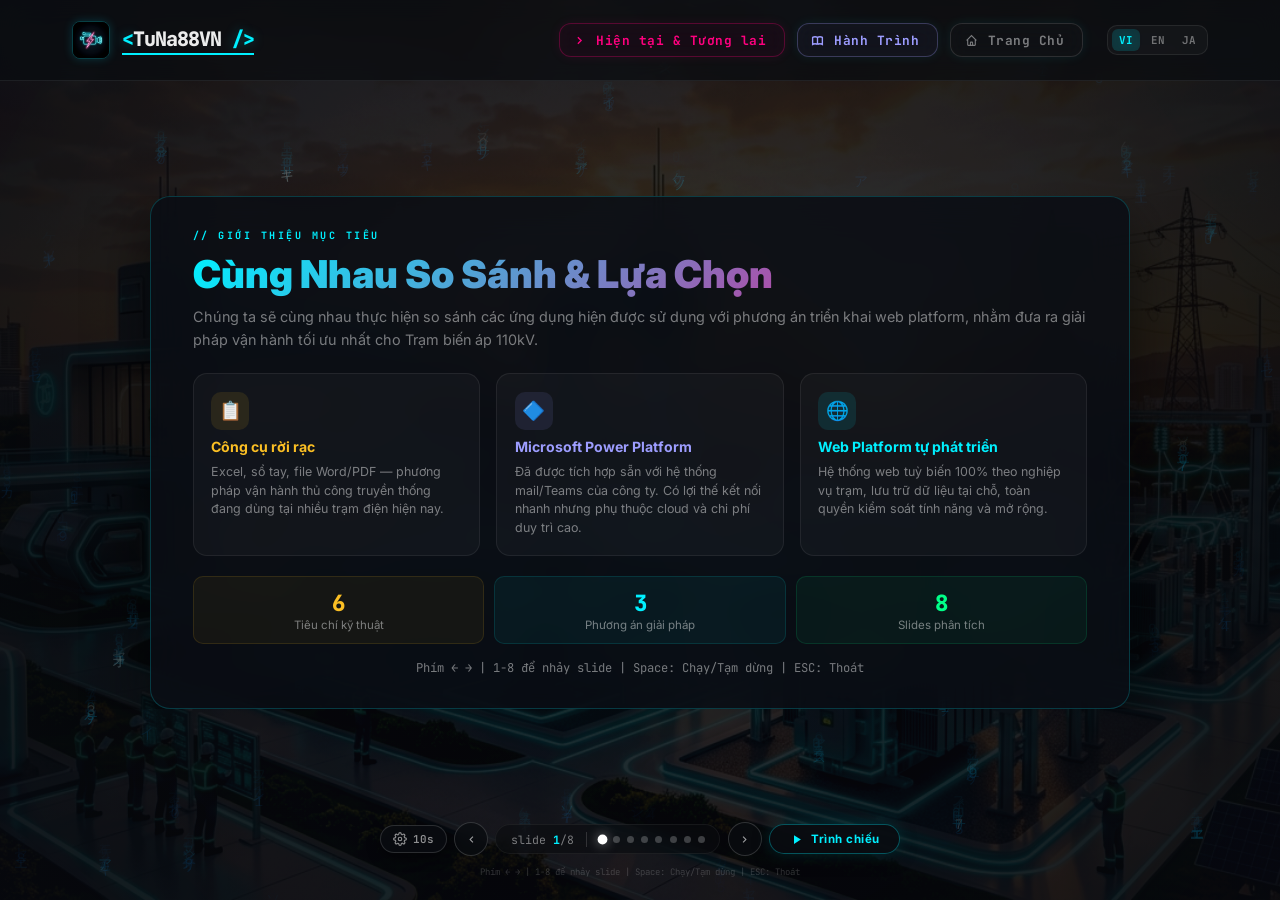
==== commit c11092c8: "Add files via upload" ====
--- a/compare.html
+++ b/compare.html
@@ -4,6 +4,9 @@
 <meta charset="UTF-8">
 <meta name="viewport" content="width=device-width, initial-scale=1.0">
 <title>So sánh Giải pháp Quản lý Vận hành | TA_DCGE</title>
+<!-- Favicon (Logo trên tab trình duyệt) -->
+<link rel="icon" href="assets/logo.jpg" type="image/jpeg">
+<link rel="shortcut icon" href="assets/logo.jpg" type="image/x-icon">
 <link rel="preconnect" href="https://fonts.googleapis.com">
 <link rel="preconnect" href="https://fonts.gstatic.com" crossorigin>
 <link href="https://fonts.googleapis.com/css2?family=Inter:wght@400;500;600;700;800;900&family=JetBrains+Mono:wght@400;500;700&display=swap" rel="stylesheet">
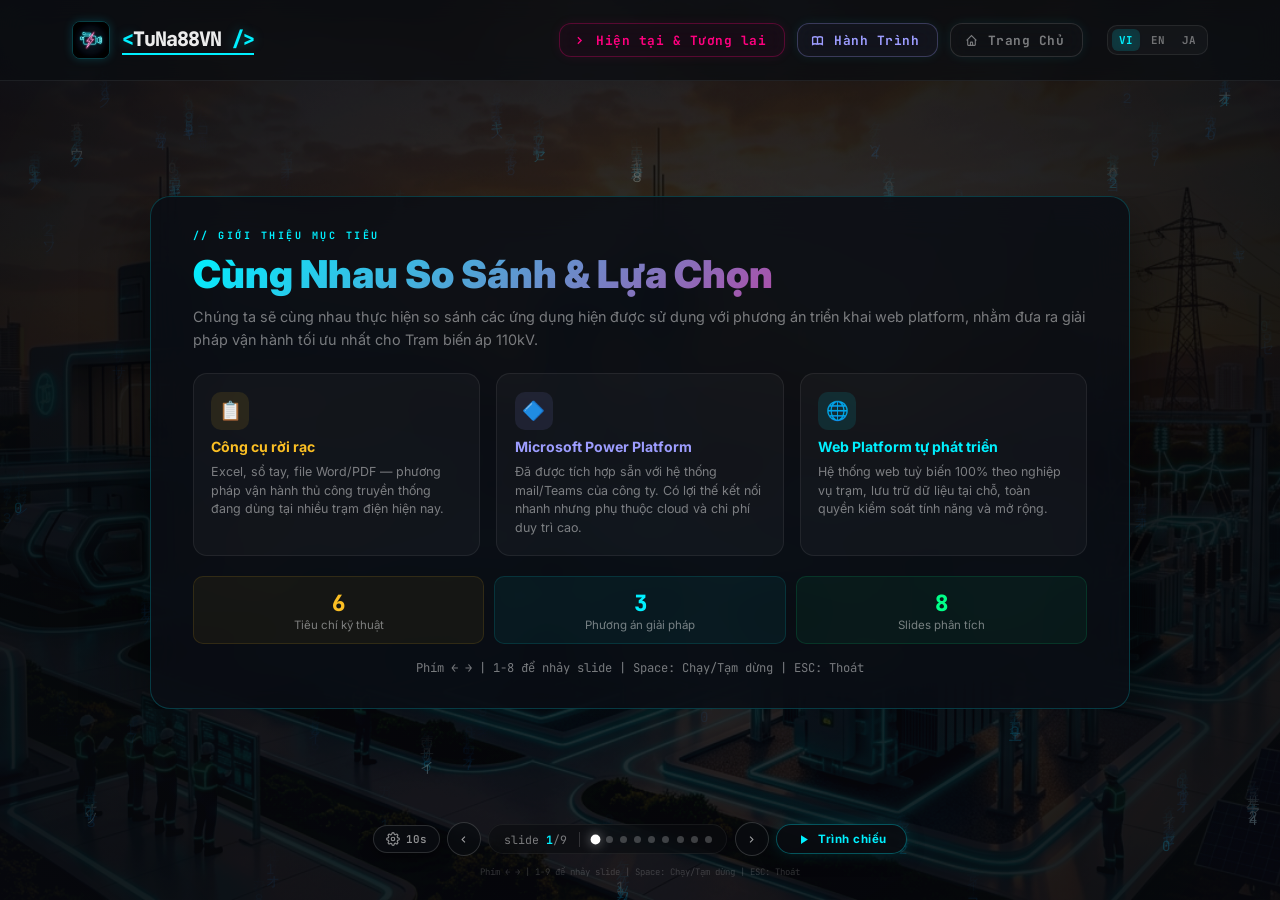
==== commit 8ed56c0e: "Add files via upload" ====
--- a/compare.html
+++ b/compare.html
@@ -853,6 +853,26 @@
     </div></div>
 </div>
 
+<!-- SLIDE 9: TRUNG GIAN CHUYỂN SANG ROADMAP -->
+<div class="sl sl9" data-s="8">
+    <div class="slide-bg" style="background-image:url('assets/roadmap-scaling.jpg');"></div>
+    <div class="sl-overlay"></div>
+    <canvas class="sl-matrix"></canvas>
+    <div class="si"><div class="card">
+        <div class="tag" data-i18n="cmp_s9_tag">➡️ Bước Tiếp Theo</div>
+        <div class="ttl" data-i18n="cmp_s9_title">Kế Hoạch &amp; Lộ Trình Chi Tiết</div>
+        <p class="sub" data-i18n="cmp_s9_sub">Để xem kế hoạch mua sắm trang thiết bị vật tư hiện tại và định hướng nhân rộng hệ thống, xin mời bạn chuyển tiếp sang phần Lộ trình.</p>
+        <div style="text-align:center;margin-top:2.2rem;">
+            <a href="roadmap.html" class="bk bk-roadmap" style="display:inline-flex;align-items:center;gap:0.6rem;padding:0.9rem 2.2rem;font-size:1.05rem;font-weight:700;font-family:var(--font-body);text-decoration:none;border-radius:30px;background:rgba(255,0,127,0.1);border:1px solid var(--neon-pink);color:#fff;box-shadow:0 0 20px rgba(255,0,127,0.35);transition:var(--transition);text-transform:uppercase;letter-spacing:1px;"
+               onmouseover="this.style.background='rgba(255,0,127,0.2)';this.style.boxShadow='0 0 32px rgba(255,0,127,0.6)';"
+               onmouseout="this.style.background='rgba(255,0,127,0.1)';this.style.boxShadow='0 0 20px rgba(255,0,127,0.35)';">
+                <svg xmlns="http://www.w3.org/2000/svg" viewBox="0 0 24 24" fill="none" stroke="currentColor" stroke-width="2.5" width="16" height="16" style="vertical-align:middle;margin-right:4px;"><path d="M9 18l6-6-6-6"/></svg>
+                <span data-i18n="nav_roadmap">Hiện tại &amp; Tương lai</span>
+            </a>
+        </div>
+    </div></div>
+</div>
+
 </div><!-- /.sw -->
 
 <div class="ctrl-wrapper">
@@ -890,7 +910,7 @@
         </button>
 
         <div class="dots-counter-group">
-            <span class="bottom-counter">slide <span id="sn">1</span>/8</span>
+            <span class="bottom-counter">slide <span id="sn">1</span>/9</span>
             <div class="cmp-dots" id="dots">
                 <div class="cmp-dot active" data-s="0"></div>
                 <div class="cmp-dot" data-s="1"></div>
@@ -900,6 +920,7 @@
                 <div class="cmp-dot" data-s="5"></div>
                 <div class="cmp-dot" data-s="6"></div>
                 <div class="cmp-dot" data-s="7"></div>
+                <div class="cmp-dot" data-s="8"></div>
             </div>
         </div>
 
@@ -917,7 +938,7 @@
             <span id="playBtnLabel">Trình chiếu</span>
         </button>
     </div>
-    <div class="hint-bar">Phím ← → | 1-8 để nhảy slide | Space: Chạy/Tạm dừng | ESC: Thoát</div>
+    <div class="hint-bar">Phím ← → | 1-9 để nhảy slide | Space: Chạy/Tạm dừng | ESC: Thoát</div>
 </div>
 
 <script>
@@ -1004,7 +1025,7 @@
 }
 
 // ---- SLIDE NAVIGATION ----
-const TOTAL = 8;
+const TOTAL = 9;
 let cur = 0;
 const sls = document.querySelectorAll('.sl');
 const dots = document.querySelectorAll('.cmp-dot');
@@ -1027,7 +1048,15 @@
     updateActiveMatrix();
     if(cur === 4){ setTimeout(drawRadar, 80); }
     if(cur === 5){ setTimeout(animateBars, 120); }
-    if(presMode) resetPresTimer();
+    
+    if(presMode) {
+        if(cur === TOTAL - 1) {
+            if(presRAF){ cancelAnimationFrame(presRAF); presRAF = null; }
+            document.getElementById('ptfill').style.width = '100%';
+        } else {
+            resetPresTimer();
+        }
+    }
 }
 
 document.getElementById('pb').onclick = () => goTo(cur-1);
@@ -1039,7 +1068,7 @@
 document.addEventListener('keydown', function(e){
     if(e.code === 'ArrowRight' || e.code === 'ArrowDown'){ e.preventDefault(); goTo(cur+1); }
     else if(e.code === 'ArrowLeft' || e.code === 'ArrowUp'){ e.preventDefault(); goTo(cur-1); }
-    else if(e.key >= '1' && e.key <= '8') goTo(parseInt(e.key)-1);
+    else if(e.key >= '1' && e.key <= '9') goTo(parseInt(e.key)-1);
     else if(e.code === 'Space'){ e.preventDefault(); presMode ? togglePause() : startPres(); }
     else if(e.code === 'Escape'){ e.preventDefault(); if(presMode) stopPres(); }
 });
